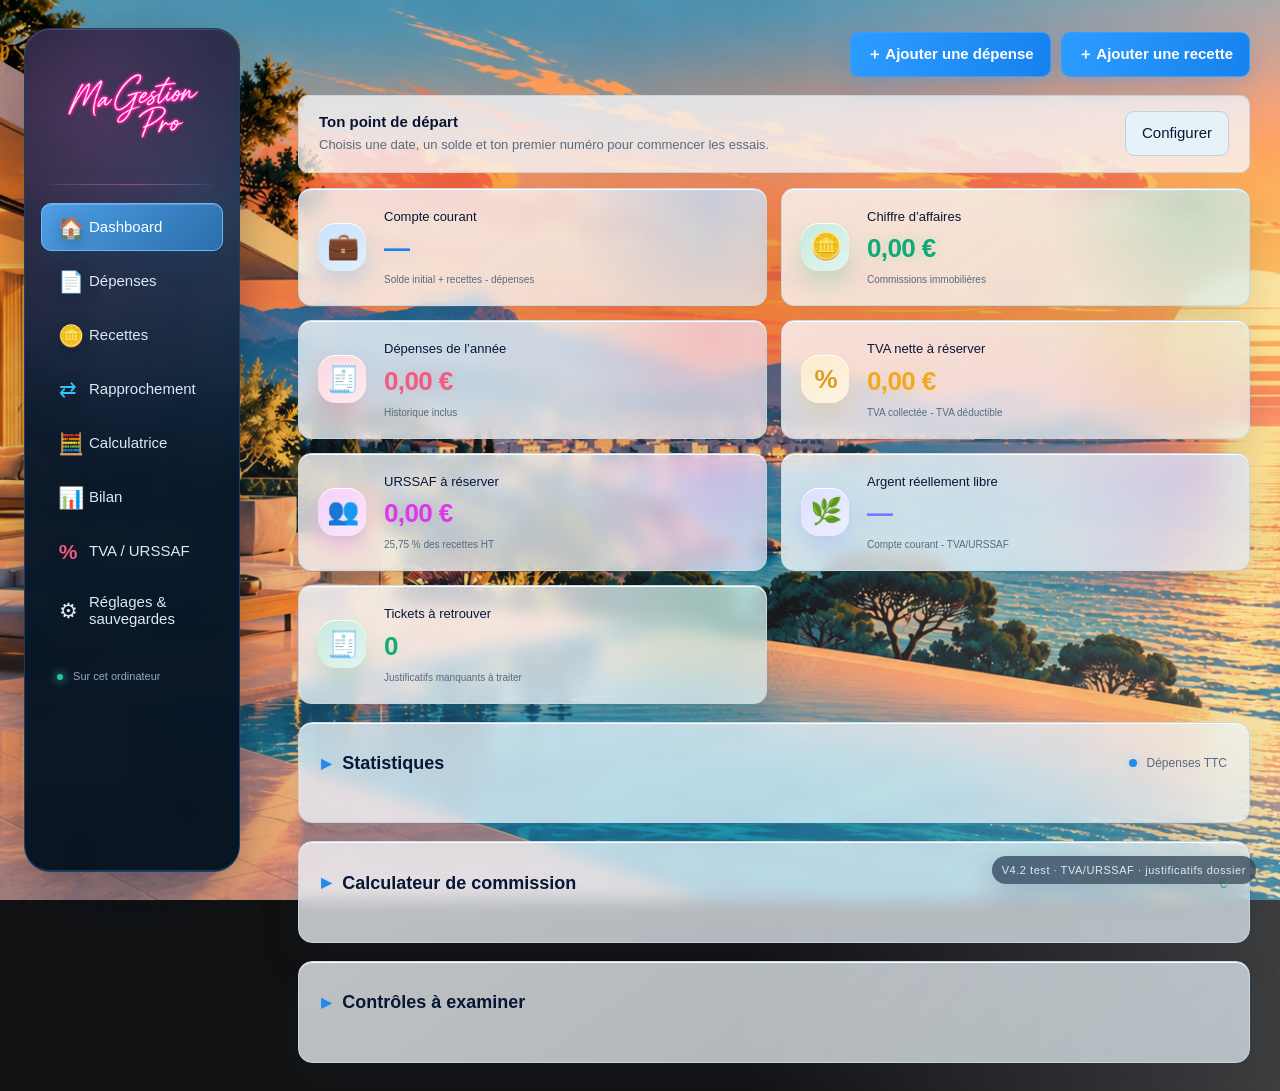
==== public/index.html @ 3bc08b05 "Add files via upload" ====
<!doctype html><html lang="fr"><head><meta charset="utf-8"><meta name="viewport" content="width=device-width,initial-scale=1"><meta http-equiv="Content-Security-Policy" content="default-src 'self'; script-src 'self'; style-src 'self'; img-src 'self' data: blob:; media-src 'self'; connect-src 'none'; object-src 'none'; base-uri 'none'; form-action 'none'"><title>Ma Gestion Pro</title><link rel="stylesheet" href="style.css?v=4.2-sidebar-neon-logo"></head><body>
<header class="topbar"><div class="logo" role="img" aria-label="Ma Gestion Pro"><img src="./assets/sidebar-logo-neon.png" alt="Ma Gestion Pro"></div><nav aria-label="Navigation principale"><button data-view="dashboard" class="active">Dashboard</button><button data-view="expenses">Dépenses</button><button data-view="revenues">Recettes</button><button data-view="calculator">Calculatrice</button><button data-view="settings">Réglages & sauvegardes</button></nav><span class="offline"><i></i> Sur cet ordinateur</span></header>
<main><div class="connection-bar"><span id="connection-status">Ouvre ton dossier pour retrouver tes comptes.</span><button id="connect" class="primary">Ouvrir mon dossier</button></div>
<section id="dashboard" class="view">
 <div class="hero" role="img" aria-label="Maison contemporaine avec terrasse, vue mer, ville au loin et soleil couchant rétro"></div>
 <div class="content"><div class="section-top"><p class="muted version-note">V4.2 test · TVA/URSSAF · justificatifs dossier</p><div class="dashboard-actions"><button class="primary" data-view="expenses">＋ Ajouter une dépense</button><button class="primary secondary-action" data-view="revenues">＋ Ajouter une recette</button></div></div>
 <div id="setup-callout" class="callout" hidden><div><strong>Ton point de départ</strong><p>Choisis une date, un solde et ton premier numéro pour commencer les essais.</p></div><button data-view="settings">Configurer</button></div>
 <div class="metrics"><article><span class="metric-icon">💼</span><div><h2>Compte courant</h2><strong id="balance">—</strong><small>Solde initial + recettes - dépenses</small></div></article><article><span class="metric-icon">🪙</span><div><h2>Chiffre d’affaires</h2><strong id="revenue-total">0,00 €</strong><small>Commissions immobilières</small></div></article><article><span class="metric-icon orange">🧾</span><div><h2>Dépenses de l’année</h2><strong id="total">0,00 €</strong><small>Historique inclus</small></div></article><article><span class="metric-icon">%</span><div><h2>TVA nette à réserver</h2><strong id="vat-net">0,00 €</strong><small>TVA collectée - TVA déductible</small></div></article><article><span class="metric-icon">👥</span><div><h2>URSSAF à réserver</h2><strong id="urssaf-reserve">0,00 €</strong><small>25,75 % des recettes HT</small></div></article><article><span class="metric-icon">🌿</span><div><h2>Argent réellement libre</h2><strong id="free-cash">—</strong><small>Compte courant - TVA/URSSAF</small></div></article></div>
 <div class="lower"><section class="panel chart-panel"><div class="panel-head"><h2>Statistiques <span id="year"></span></h2><span class="legend"><i></i> Dépenses TTC</span></div><div id="chart" class="chart"></div><div class="chart-foot"><span id="average"></span><span id="chart-limit"></span></div></section>
 <section class="panel dashboard-calculator"><div class="panel-head"><h2>Calculateur de commission</h2><span class="cyan">€</span></div><form id="dash-commission-form"><label>Commission agence TTC (€)<input name="agencyTtc" inputmode="decimal" placeholder="20000" required></label><label>Part personnelle (%)<input name="share" inputmode="decimal" value="100" required></label><div id="dash-commission-result" class="result-list compact"><p class="empty">Renseigne une commission.</p></div><button type="submit" class="primary full">Calculer</button></form></section></div>
 <section class="panel recent"><div class="panel-head"><h2>Dernières dépenses</h2><button data-view="expenses" class="text-button">Tout voir →</button></div><div id="recent"></div></section>
 </div>
</section>
<section id="expenses" class="view content page" hidden><div class="page-heading"><div><p class="eyebrow">TES OPÉRATIONS</p><h1 id="form-heading">Ajouter une dépense</h1></div><button data-view="dashboard">← Dashboard</button></div>
 <div class="entry-layout"><form id="expense-form" class="panel"><input name="id" type="hidden"><div class="fields"><label>Date<input name="day" type="date" required></label><label>Montant TTC (€)<input name="amount" inputmode="decimal" placeholder="42,50" required></label><label class="wide">Fournisseur / libellé<input name="label" maxlength="200" placeholder="Ex. Restaurant Chez Paul" required></label><label>Catégorie<input name="category" list="categories" required placeholder="Choisir ou écrire"><datalist id="categories"><option>Restaurant</option><option>Carburant</option><option>Péage / parking</option><option>Fournitures</option><option>Cadeaux clients</option><option>Abonnement / logiciel</option><option>Frais de déplacement</option><option>TVA reversée</option><option>Cotisations URSSAF</option><option>Autre dépense</option></datalist></label><label>Paiement<select name="payment"><option>Carte pro</option><option>Prélèvement</option><option>Virement</option><option>Espèces</option><option>Autre</option></select></label><label>TVA du ticket (€)<input name="vat" inputmode="decimal" value="0"></label><label id="history-field" hidden>Référence Access (facultative)<input name="ref" type="number" min="1" step="1"></label><label class="wide">Note (facultative)<textarea name="notes" rows="2" maxlength="1000"></textarea></label></div><p id="historical-note" class="small muted"></p><p class="small muted">TVA conservée comme information du ticket. Aucun calcul déclaratif dans ce premier bloc.</p><div class="form-actions"><button type="submit" class="primary" id="save-expense">Enregistrer la dépense</button><button id="cancel-edit" type="button" hidden>Annuler la modification</button></div></form>
 <section class="panel"><div class="panel-head"><h2>Toutes les dépenses</h2><span id="list-count" class="cyan"></span></div><label class="search">Rechercher<input id="search" type="search" placeholder="Fournisseur, catégorie, référence…"></label><div id="expense-list" class="expense-list"></div></section></div>
</section>
<section id="revenues" class="view content page" hidden><div class="page-heading"><div><p class="eyebrow">TES ENTRÉES</p><h1 id="revenue-form-heading">Ajouter une recette</h1></div><button data-view="dashboard">← Dashboard</button></div>
 <div class="entry-layout"><form id="revenue-form" class="panel"><input name="id" type="hidden"><div class="fields"><label>Date<input name="day" type="date" required></label><label>Montant TTC encaissé (€)<input name="amount" inputmode="decimal" placeholder="12000,00" required></label><label class="wide">Libellé<input name="label" maxlength="200" placeholder="Ex. Commission vente Valensole" required></label><label>Catégorie<select name="category"><option>Commission immobilière</option><option>Autre recette</option></select></label><label>TVA collectée (€)<input name="vat" inputmode="decimal" value="0"></label><label class="wide">Note (facultative)<textarea name="notes" rows="2" maxlength="1000"></textarea></label></div><p class="small muted">Premier bloc recettes : le montant est enregistré en TTC. Les calculs détaillés de commission, TVA nette et URSSAF seront ajoutés ensuite.</p><div class="form-actions"><button type="submit" class="primary" id="save-revenue">Enregistrer la recette</button><button id="cancel-revenue-edit" type="button" hidden>Annuler la modification</button></div></form>
 <section class="panel"><div class="panel-head"><h2>Toutes les recettes</h2><span id="revenue-list-count" class="cyan"></span></div><label class="search">Rechercher<input id="revenue-search" type="search" placeholder="Libellé, catégorie…"></label><div id="revenue-list" class="expense-list"></div></section></div>
</section>
<section id="calculator" class="view content page" hidden><div class="page-heading"><div><p class="eyebrow">SIMULATION</p><h1>Calculatrice commission</h1></div><button data-view="dashboard">← Dashboard</button></div>
 <div class="entry-layout"><form id="commission-form" class="panel"><div class="fields"><label class="wide">Commission agence globale TTC à simuler (€)<input name="agencyTtc" inputmode="decimal" placeholder="20000" required></label><label>Part personnelle (%)<input name="share" inputmode="decimal" value="100" required></label></div><p id="commission-cumul" class="path">Cumul automatique : ouvre ton dossier pour le calculer.</p><p class="small muted">Simulation sans enregistrement : saisis la commission agence globale TTC. Le cumul annuel est repris automatiquement depuis tes recettes « Commission immobilière » déjà encaissées en commission conseiller TTC.</p><div class="form-actions"><button type="submit" class="primary">Calculer</button></div></form>
 <section class="panel"><div class="panel-head"><h2>Résultat estimé</h2><span class="cyan">€</span></div><div id="commission-result" class="result-list"><p class="empty">Renseigne une commission pour lancer le calcul.</p></div></section></div>
</section>
<section id="settings" class="view content page" hidden><div class="page-heading"><div><p class="eyebrow">SUR TON ORDINATEUR</p><h1>Réglages & sauvegardes</h1></div><button data-view="dashboard">← Dashboard</button></div><div class="settings-layout"><section class="panel"><div class="panel-head"><h2>Point de départ</h2></div><p class="muted">Pour les premiers essais, utilise des montants fictifs.</p><form id="setup-form"><div class="fields"><label>Date de démarrage<input name="day" type="date" required></label><label>Solde initial (€)<input name="balance" inputmode="decimal" placeholder="1 000,00" required></label><label class="wide">Premier numéro de dépense<input name="next" type="number" min="1" step="1" value="1" required></label></div><p class="small muted">Les dépenses antérieures comptent dans les statistiques, sans modifier le solde initial. Le point de départ sera verrouillé après enregistrement.</p><button class="primary" id="save-setup">Enregistrer le point de départ</button></form><p id="setup-summary" class="cyan"></p></section><section class="panel"><div class="panel-head"><h2>Conserver et retrouver tes comptes</h2></div><p class="muted">Les données de travail restent sur ce PC. Ouvre ton dossier de comptes à chaque nouvelle session. Les fichiers restent dans ce dossier après fermeture.</p><p class="path" id="data-path"></p><p id="folder-path" class="path"></p><div class="stack"><button id="choose-backup" class="primary">Ouvrir mon dossier de comptes</button><button id="backup-now">Sauvegarder maintenant</button><button id="export-data">Télécharger une copie complète</button><button id="restore">Restaurer une sauvegarde…</button></div><p class="small muted">Une copie de l’état précédent est créée avant chaque ajout, modification ou suppression, dans le sous-dossier « sauvegardes ». Le téléchargement complet crée un JSON de secours immédiat, sans modifier tes comptes. pCloud se charge de synchroniser ce dossier s’il est configuré chez toi.</p></section><section class="panel"><div class="panel-head"><h2>Fond d’écran</h2></div><p class="muted">Change uniquement l’image derrière l’interface. Les menus, modules, textes, chiffres, icônes et calculs ne changent pas.</p><form id="background-form"><label>Nouvelle image JPG, PNG ou WEBP<input id="background-file" type="file" accept="image/jpeg,image/png,image/webp"></label><div class="form-actions"><button type="submit" class="primary" id="save-background">Appliquer ce fond</button><button type="button" id="reset-background">Revenir au fond V3</button></div></form><p id="background-status" class="path">Fond V3 par défaut.</p><p class="small muted">Limite : 3 Mo pour garder le fichier de comptes rapide à sauvegarder.</p></section></div></section>
</main><div id="toast" role="status" aria-live="polite" hidden></div><dialog id="delete-dialog"><h2>Supprimer cette dépense ?</h2><p>Elle sera retirée du solde et des statistiques. La liste des références sera recalculée.</p><form method="dialog"><button value="cancel">Annuler</button><button value="confirm" class="danger">Supprimer</button></form></dialog><dialog id="delete-revenue-dialog"><h2>Supprimer cette recette ?</h2><p>Elle sera retirée des recettes et de la trésorerie.</p><form method="dialog"><button value="cancel">Annuler</button><button value="confirm" class="danger">Supprimer</button></form></dialog><script type="module" src="storage.mjs"></script><script type="module" src="app.js"></script></body></html>
---- public/style.css ----
:root{color-scheme:dark;--bg:#04111b;--panel:#071c29;--cyan:#00def2;--orange:#ff582b;--text:#e9f4fa;--muted:#95aebb}*{box-sizing:border-box}body{margin:0;background:var(--bg);color:var(--text);font:15px/1.5 'Segoe UI',Arial,sans-serif}button,input,select,textarea{font:inherit}button{cursor:pointer;border:1px solid #2b596d;border-radius:8px;background:#0b2535;color:var(--text);padding:10px 16px;transition:border-color .15s,background .15s}button:hover{border-color:var(--cyan);background:#12374a}button:disabled{cursor:wait;opacity:.5}button:focus-visible,input:focus-visible,select:focus-visible,textarea:focus-visible{outline:2px solid var(--cyan);outline-offset:3px}button.primary{background:var(--cyan);border-color:var(--cyan);color:#02202a;font-weight:700;box-shadow:0 0 22px #00def215}button.primary:hover{background:#81f7ff}.topbar{display:flex;align-items:center;gap:35px;padding:8px 30px;background:#02121ded;border-bottom:1px solid #1b3b4e;min-height:85px}.logo{width:270px;height:65px;flex-shrink:0;background-image:url('./assets/dashboard-visual-v2.png');background-size:1306px auto;background-position:-37px -10px;background-repeat:no-repeat}nav{display:flex;gap:20px}nav button{background:transparent;border:0;border-radius:0;padding:15px 0;white-space:nowrap;border-bottom:2px solid transparent}nav button.active{border-color:var(--cyan);color:white;text-shadow:0 0 12px #00def244}.offline{margin-left:auto;font-size:12px;white-space:nowrap;color:var(--muted)}.offline i{display:inline-block;width:6px;height:6px;background:var(--cyan);border-radius:50%;margin-right:7px}.hero{aspect-ratio:1536/450;background-image:url('./assets/dashboard-visual-v2.png');background-size:100% auto;background-position:center 15.68%;position:relative;border-bottom:1px solid #00ddf244}.hero-note{position:absolute;top:25px;left:47%;padding:14px 22px;border-radius:10px;background:linear-gradient(90deg,#04111bbd,#04111b00)}.hero-note span{font-size:10px;letter-spacing:3px;color:#acd4e3}.hero-note h1{margin:4px 0;font-size:28px;font-weight:400;letter-spacing:.5px;color:#8ff6ff;text-shadow:0 0 12px #00c7ed66}.content{max-width:1560px;padding:0 34px;margin:auto}.section-top{display:flex;justify-content:space-between;align-items:center;margin:18px 0}.muted{color:var(--muted)}.small{font-size:12px;line-height:1.6}.metrics{display:grid;grid-template-columns:repeat(auto-fit,minmax(210px,1fr));gap:12px}.metrics article{display:flex;align-items:center;gap:18px;border:1px solid #08768b;border-radius:10px;padding:20px;background:linear-gradient(125deg,#061f2d,#04121b);min-height:115px}.metrics h2{font-weight:400;font-size:14px;margin:0 0 3px}.metrics strong{display:block;font-size:27px;letter-spacing:-.6px;color:var(--cyan);font-variant-numeric:tabular-nums}.metrics small{display:block;margin-top:5px;font-size:10px;line-height:1.4;color:var(--muted)}.metric-icon{color:var(--cyan);font-size:33px}.orange{color:var(--orange)}.cyan{color:var(--cyan)}.lower{display:grid;grid-template-columns:minmax(0,2.4fr) minmax(280px,1fr);gap:16px;margin-top:18px}.panel{background:linear-gradient(125deg,#09212f,#05141e);border:1px solid #22526a;border-radius:12px;padding:22px;min-width:0;box-shadow:inset 0 1px #00dff22b}.panel-head{display:flex;justify-content:space-between;align-items:center;gap:15px;margin-bottom:18px}.panel h2{font-size:18px;margin:0;font-weight:600}.legend{color:#a5bcc8;font-size:12px}.legend i{display:inline-block;background:var(--orange);width:8px;height:8px;border-radius:50%;margin-right:6px}.chart{display:flex;align-items:flex-end;height:155px;gap:12px;padding:0 8px;border-bottom:1px solid #2b596d;background:repeating-linear-gradient(to top,transparent 0,transparent 37px,#21435455 38px,transparent 39px)}.month{flex:1;height:100%;display:flex;justify-content:flex-end;align-items:center;flex-direction:column;position:relative}.bar{width:70%;min-height:0;background:linear-gradient(to top,#cd360e,#ff6d3a);border-radius:4px 4px 0 0;box-shadow:0 0 12px #ff582b17}.month small{position:absolute;top:100%;font-size:10px;color:var(--muted);padding-top:6px}.chart-foot{display:flex;justify-content:space-between;color:var(--muted);font-size:11px;padding-top:32px}.backup-status{font-size:13px;color:var(--cyan);word-break:break-word}.full{width:100%}.recent{margin-top:18px}.text-button{background:none;border:0;color:var(--cyan);padding:0;font-size:13px}.scope{color:#7193a5;font-size:12px;padding:15px 0 22px}.callout{border:1px solid #267786;background:#09303d;padding:15px 20px;border-radius:10px;display:flex;align-items:center;justify-content:space-between;margin-bottom:15px}.callout p{margin:2px 0;color:var(--muted);font-size:13px}.page{padding-top:35px;padding-bottom:35px}.page-heading{display:flex;align-items:center;justify-content:space-between;margin-bottom:25px}.eyebrow{font-size:11px;color:var(--cyan);letter-spacing:3px;margin:0}h1{font-size:29px;margin:8px 0}.entry-layout{display:grid;grid-template-columns:minmax(420px,1fr) minmax(420px,1.1fr);gap:24px}.fields{display:grid;grid-template-columns:1fr 1fr;gap:18px}label{display:flex;flex-direction:column;gap:7px;color:#b7ccd7;font-size:13px}input,select,textarea{width:100%;background:#03141f;color:#f3fbff;border:1px solid #315568;border-radius:7px;padding:11px 12px;min-width:0}input:disabled{opacity:.6}.wide{grid-column:1/-1}.form-actions{display:flex;gap:10px;margin-top:23px;flex-wrap:wrap}.expense-list{max-height:600px;overflow:auto}.row{display:flex;justify-content:space-between;gap:20px;align-items:center;padding:15px 0;border-bottom:1px solid #23455677}.row:last-child{border:0}.row strong{display:block;font-size:14px;overflow-wrap:anywhere}.row small{font-size:12px;color:var(--muted)}.row .amount{white-space:nowrap;font-weight:700;font-size:17px}.row-actions{display:flex;gap:7px;margin-top:7px;justify-content:flex-end}.row-actions button{font-size:11px;padding:5px 9px}.search{margin-bottom:14px}.empty{color:var(--muted);text-align:center;padding:35px 10px}.settings-layout{display:grid;grid-template-columns:1fr 1fr;gap:24px}.path{font-size:12px;color:#87cddd;overflow-wrap:anywhere;background:#03141f;padding:10px;border-radius:6px}.stack{display:grid;gap:12px;margin:20px 0}#toast{position:fixed;bottom:25px;left:50%;transform:translateX(-50%);max-width:680px;padding:16px 24px;background:#103c47;border:1px solid var(--cyan);border-radius:10px;color:white;box-shadow:0 15px 60px #000a;z-index:20}#toast.error{border-color:var(--orange);background:#462319}dialog{background:var(--panel);color:var(--text);border:1px solid #315568;border-radius:12px;max-width:450px;padding:28px}dialog::backdrop{background:#0009}dialog form{display:flex;gap:10px;justify-content:flex-end}.danger{border-color:var(--orange);color:#ffb397}[hidden]{display:none!important}@media(max-width:1150px){.topbar{gap:20px;padding:6px 22px}.offline{display:none}.metrics article{padding:15px;gap:9px}.metrics strong{font-size:23px}.metric-icon{font-size:25px}.content{padding-left:24px;padding-right:24px}.hero-note h1{font-size:23px}.entry-layout{gap:15px}.chart{gap:7px}}@media(prefers-reduced-motion:reduce){*{transition:none!important}}

.connection-bar{display:flex;align-items:center;justify-content:space-between;gap:15px;padding:14px 34px;background:#0b303e;color:#beedf5}.chart-panel{border-left:3px solid #ff582b}.logo{background-image:none!important;font-size:28px;font-style:italic;display:flex;align-items:center}.logo::before{content:"Ma Gestion Pro"}@media(max-width:800px){.topbar{flex-wrap:wrap;gap:4px}.logo{width:100%;height:45px}nav{gap:20px}nav button{font-size:13px}.metrics{grid-template-columns:repeat(auto-fit,minmax(180px,1fr))}.lower,.entry-layout,.settings-layout{grid-template-columns:1fr}.content{padding:0 15px}.page{padding-top:20px}.hero-note{left:40%;top:5px}.hero-note h1{font-size:17px}.hero-note span{display:none}.connection-bar{padding:12px 15px;font-size:12px}.chart{gap:5px}.row{gap:8px}#toast{width:90%}.fields{gap:12px}}
@media(min-width:1000px){body{padding-left:230px}.topbar{position:fixed;inset:0 auto 0 0;width:230px;z-index:10;flex-direction:column;align-items:stretch;gap:24px;padding:26px 12px 18px;background:linear-gradient(180deg,#051a2a,#03101a 62%,#061725);border-right:1px solid #1d4055;border-bottom:0}.logo{width:100%;height:135px;align-items:flex-start;padding:14px 10px;color:#ff6aa0;text-shadow:0 0 18px #ff4e8f99;font-size:31px;line-height:1.05}.logo::before{max-width:140px}nav{flex-direction:column;gap:8px}nav button{display:flex;align-items:center;min-height:54px;padding:14px 18px;border:0;border-left:3px solid transparent;border-radius:7px;text-align:left;color:#c9d7e7;background:#ffffff08}nav button.active{border-left-color:#ff5f9d;border-bottom:0;background:#14263b;color:#ff79ad}.offline{margin:auto 8px 0;font-size:11px}.connection-bar{margin-left:0}.hero{aspect-ratio:1536/430}.content{max-width:1500px}.metrics{grid-template-columns:repeat(4,minmax(0,1fr))}.dashboard-calculator label{margin-bottom:12px}.dashboard-calculator .result-row{display:flex;justify-content:space-between;gap:14px;padding:9px 0;border-bottom:1px solid #24495d}.dashboard-calculator .result-row:last-child{border-bottom:0}.dashboard-calculator .highlight strong{color:#3fffe2}.compact{margin:12px 0 18px}.recent{margin-bottom:28px}}
.result-list{display:grid;gap:10px}.result-row{display:flex;justify-content:space-between;gap:18px;border-bottom:1px solid #23455677;padding:10px 0}.result-row span{color:var(--muted)}.result-row strong{font-size:18px;font-variant-numeric:tabular-nums;text-align:right}.result-row.highlight strong{color:var(--cyan);font-size:22px}
input[type="checkbox"]{width:auto;min-height:0;margin-right:8px;display:inline-block}.row-actions{flex-wrap:wrap}input[type="file"]{max-width:100%}dialog p{overflow-wrap:anywhere}dialog button{margin:4px}nav{flex-wrap:wrap}
.receipt-option{display:flex;align-items:center;gap:8px;margin-top:12px}.receipt-option input[type="checkbox"]{margin:0;flex:0 0 auto;width:18px;height:18px}
.bank-filters{display:grid;grid-template-columns:repeat(auto-fit,minmax(140px,1fr));gap:12px;margin-bottom:24px}.bank-summary{display:grid;grid-template-columns:repeat(3,minmax(0,1fr));gap:24px;border-top:1px solid #22526a;border-bottom:1px solid #22526a;padding:20px 0}.bank-summary h2{font-size:14px;font-weight:400;margin:0 0 8px}.bank-summary strong{font-size:23px;font-variant-numeric:tabular-nums}.bank-match,.bank-income{color:#3fffe2}.bank-expense{color:#ffb397}.bank-table-wrap{overflow:auto}.bank-table{width:100%;border-collapse:collapse;min-width:620px}.bank-table th,.bank-table td{padding:12px 8px;text-align:left;border-bottom:1px solid #22526a}.bank-table th{font-size:12px;color:var(--muted)}.bank-table td{font-size:14px}.bank-table input[type="date"]{width:160px}.bank-table input[type="checkbox"]{width:20px;height:20px}.bank-table td:nth-child(3){white-space:nowrap}@media(max-width:700px){.bank-summary{grid-template-columns:1fr}.bank-filters{grid-template-columns:1fr 1fr}}

.receipt-option{flex-direction:row;gap:.6rem}
@media print{
 body.printing-report{background:white!important;color:black!important}
 body.printing-report .topbar,body.printing-report .connection-bar,body.printing-report .hero,body.printing-report #toast,body.printing-report dialog{display:none!important}
 body.printing-report .view:not(#reports){display:none!important}
 body.printing-report #reports>*:not(#period-report){display:none!important}
 body.printing-report #period-report{background:white!important;color:black!important;border:0;box-shadow:none}
 body.printing-report #period-report .form-actions{display:none!important}
 body.printing-report #period-report *{color:black!important}
 body.printing-report #period-report .report-fiscal{background:white!important;border-color:#999!important}
 body.printing-report .content{width:100%;max-width:none;margin:0;padding:0}
 body.printing-report table{width:100%;border-collapse:collapse}
 body.printing-report tr{break-inside:avoid}
}

.panel-toggle{display:flex;align-items:center;gap:.7rem;width:100%;padding:.25rem 0;border:0;background:transparent;color:inherit;font:inherit;text-align:left;cursor:pointer}
.panel-toggle::before{content:'▾';color:#00cfe8;font-size:1.1em}
.panel-toggle[aria-expanded="false"]::before{content:'▸'}
.panel-toggle:focus-visible{outline:2px solid #00cfe8;outline-offset:5px}
@media print{body.printing-report #period-report .collapsible-body[hidden]{display:block!important}body.printing-report .panel-toggle::before{display:none}body.printing-report .panel-toggle{padding:0}}

.closure-confetti{position:fixed;inset:0;width:100%;height:100%;pointer-events:none;z-index:1000}
.closure-option{display:flex;align-items:center;gap:.55rem;flex-direction:row;font-size:.85rem;cursor:pointer}
.closure-option input{width:auto;margin:0;accent-color:#00d6e9}

/* V2.0 — identité visuelle validée : Countach / Lucky Dinner */
:root{
 --bg:#031426;
 --panel:#071d31;
 --panel-2:#0a243a;
 --cyan:#56d6ff;
 --pink:#ff639d;
 --mint:#55efda;
 --amber:#ffd06a;
 --orange:#ff639d;
 --text:#eef7ff;
 --muted:#9db0ca;
}
body{
 background:
  radial-gradient(circle at 66% -15%,#0c4b7050 0,transparent 34%),
  linear-gradient(180deg,#03192d 0,#031426 52%,#02101e 100%);
 min-height:100vh;
}
button{
 border-color:#234865;
 border-radius:9px;
 background:#0a2238;
}
button:hover{border-color:var(--cyan);background:#10304b}
button.primary{
 color:#021b28;
 background:linear-gradient(105deg,#55efda,#56d6ff);
 border-color:#61f2e6;
 box-shadow:0 0 22px #46e7e22b;
}
button.primary:hover{background:linear-gradient(105deg,#8dffed,#82e4ff)}
.connection-bar{
 min-height:48px;
 padding:9px 28px;
 background:#061c2deb;
 border-bottom:1px solid #1a4665;
 color:#bfeaff;
 backdrop-filter:blur(12px);
}
.hero{
 aspect-ratio:1440/248;
 background-image:url('./assets/dashboard-visual-v2.png');
 background-size:116.111% auto;
 background-position:100% 0;
 background-repeat:no-repeat;
 border-bottom:1px solid #153d5a;
 box-shadow:inset 0 -42px 45px -42px #020b14;
}
.hero-note{display:none}
.content{max-width:1520px;padding-left:30px;padding-right:30px}
.section-top{margin:14px 0 16px}
.section-top>p{font-size:11px;letter-spacing:.05em}
.metrics{
 display:grid;
 grid-template-columns:repeat(12,minmax(0,1fr));
 gap:14px;
}
.metrics article{
 --accent:var(--cyan);
 grid-column:span 3;
 min-height:112px;
 padding:18px 19px;
 border:1px solid #1a4767;
 border-radius:10px;
 background:linear-gradient(145deg,#0a2338f2,#06182af2);
 box-shadow:inset 0 1px #ffffff08,0 10px 30px #0000001c;
}
.metrics article:nth-child(2),.metrics article:nth-child(5){--accent:var(--pink)}
.metrics article:nth-child(3){--accent:var(--amber)}
.metrics article:nth-child(4),.metrics article:nth-child(7){--accent:var(--mint)}
.metrics article:nth-child(8){--accent:var(--pink)}
.metrics h2{font-size:13px;color:#dbe8f5}
.metrics strong{font-size:26px;color:var(--accent);text-shadow:0 0 18px color-mix(in srgb,var(--accent) 25%,transparent)}
.metrics small{font-size:10px;color:#93a8c1}
.metric-icon,.metric-icon.orange{color:var(--accent);font-size:29px;text-shadow:0 0 16px color-mix(in srgb,var(--accent) 45%,transparent)}
.lower{grid-template-columns:minmax(0,2.65fr) minmax(300px,1fr);gap:18px;margin-top:18px;align-items:start}
.panel{
 background:linear-gradient(145deg,#0a2338f5,#06182af5);
 border:1px solid #1b4766;
 border-radius:11px;
 box-shadow:inset 0 1px #ffffff08,0 15px 42px #0003;
}
.chart-panel{border-left:1px solid #1b4766}
.panel h2{font-size:18px;color:#f1f7ff}
.chart{
 height:210px;
 gap:11px;
 border-bottom-color:#31536b;
 background:repeating-linear-gradient(to top,transparent 0,transparent 50px,#24465d55 51px,transparent 52px);
}
.bar{
 width:58%;
 background:linear-gradient(to top,#17aadd,#57d8ff);
 box-shadow:0 0 18px #45cff044;
}
.legend i{background:var(--cyan);box-shadow:0 0 10px #56d6ff88}
.dashboard-calculator{border-color:#1c4d6c}
.dashboard-calculator .panel-head .cyan{color:var(--mint)}
.dashboard-calculator .highlight strong{color:var(--mint)}
.result-row.highlight strong{color:var(--mint)}
.callout{border-color:#2d7892;background:#0a3042}
input,select,textarea{
 background:#04172a;
 border-color:#294b69;
 border-radius:8px;
 color:#f4f9ff;
}
input:focus,select:focus,textarea:focus{border-color:var(--cyan);box-shadow:0 0 0 3px #56d6ff14}
.eyebrow,.cyan,.text-button{color:var(--cyan)}
.path{background:#04172a;color:#9adcf3}
#toast{background:#0b3947;border-color:var(--mint)}
#toast.error{border-color:var(--pink);background:#452133}
.bank-match,.bank-income{color:var(--mint)}
.bank-expense,.danger{color:#ff9fbd}
.panel-toggle::before{color:var(--cyan)}
.control-row{align-items:flex-start}
.control-badge{
 display:inline-flex;
 align-items:center;
 margin-right:8px;
 padding:2px 8px;
 border:1px solid #2b6b8d;
 border-radius:999px;
 color:var(--mint);
 font-size:11px;
 line-height:1.4;
 text-transform:uppercase;
 letter-spacing:.04em;
}
.report-fiscal{
 display:grid;
 grid-template-columns:repeat(auto-fit,minmax(210px,1fr));
 gap:8px 18px;
 margin:18px 0;
 padding:16px;
 border:1px solid #1b4766;
 border-radius:10px;
 background:#04172a;
}
.report-fiscal h3{grid-column:1/-1;margin:0 0 4px}
.report-fiscal p{margin:0;color:#c8d8e8}

@media(min-width:1000px){
 body{padding-left:232px}
 .topbar{
  width:232px;
  padding:0 11px 18px;
  gap:13px;
  background:linear-gradient(180deg,#06192d 0,#071b31 65%,#051528 100%);
  border-right:1px solid #214663;
 }
 .logo{
  width:232px;
  height:244px;
  margin-left:-11px;
  padding:0;
  flex:0 0 244px;
  background-image:url('./assets/dashboard-visual-v2.png')!important;
  background-size:1672px 941px;
  background-position:0 0;
  background-repeat:no-repeat;
  color:transparent;
  text-shadow:none;
 }
 .logo::before{content:''}
 nav{gap:5px}
 nav button{
  position:relative;
  min-height:48px;
  padding:12px 13px 12px 45px;
  border-left:3px solid transparent;
  border-radius:7px;
  background:transparent;
  color:#c8d5e7;
 }
 nav button::before{
  position:absolute;
  left:16px;
  top:50%;
  width:20px;
  transform:translateY(-50%);
  color:#d8e8f8;
  font:21px/1 'Segoe UI Emoji','Segoe UI Symbol','Segoe UI',sans-serif;
  text-align:center;
  filter:drop-shadow(0 4px 8px #020b1445);
 }
 nav button[data-view='dashboard']::before{content:'🏠';color:#ff6ab2}
 nav button[data-view='expenses']::before{content:'📄';color:#f0a923}
 nav button[data-view='revenues']::before{content:'🪙';color:#35d3ad}
 nav button[data-view='bank']::before{content:'⇄';color:#32c6ff}
 nav button[data-view='calculator']::before{content:'🧮';color:#b667ff}
 nav button[data-view='reports']::before{content:'📊';color:#35d3ad}
 nav button[data-view='fiscal']::before{content:'%';color:#f05b7f;font-weight:900}
 nav button[data-view='settings']::before{content:'⚙';color:#dce9f7}
 nav button.active{
  border-left-color:var(--pink);
  color:#ff84b0;
  background:linear-gradient(90deg,#ff639d1e,#56d6ff0b);
  box-shadow:inset 0 0 25px #ffffff05;
 }
 nav button.active::before{color:#ff75a8;text-shadow:0 0 12px #ff639d88}
 .offline{margin-top:auto;padding:0 8px;color:#8fa4bd}
 .offline i{background:var(--mint);box-shadow:0 0 10px #55efda}
 .content{max-width:1520px}
}

@media(max-width:1280px) and (min-width:1000px){
 .metrics article{grid-column:span 6}
 .lower{grid-template-columns:1fr}
}

@media(max-width:999px){
 body{padding-left:0}
 .topbar{
  position:relative;
  inset:auto;
  width:auto;
  min-height:0;
  padding:12px 15px;
  flex-direction:row;
  flex-wrap:wrap;
  gap:8px 18px;
  background:#061a2d;
  border-right:0;
  border-bottom:1px solid #214663;
 }
 .logo{
  width:165px;
  height:58px;
  padding:0;
  flex:0 0 165px;
  background-image:none!important;
  color:var(--pink);
  font-size:22px;
  font-style:italic;
  text-shadow:0 0 14px #ff639d66;
 }
 .logo::before{content:'Ma Gestion Pro'}
 nav{width:100%;display:flex;flex-wrap:nowrap;overflow-x:auto;gap:8px;padding-bottom:2px}
 nav button{flex:0 0 auto;padding:9px 11px;border:1px solid transparent;border-radius:7px}
 nav button.active{border-color:#ff639d66;background:#ff639d17;color:#ff8ab5}
 .offline{margin-left:auto}
 .hero{aspect-ratio:1440/300;background-size:116.111% auto;background-position:100% 0}
 .content{padding-left:15px;padding-right:15px}
 .metrics{grid-template-columns:1fr 1fr}
 .metrics article{grid-column:auto}
 .lower,.entry-layout,.settings-layout{grid-template-columns:1fr}
}

@media(max-width:620px){
 .connection-bar{align-items:stretch;flex-direction:column;padding:10px 15px}
 .connection-bar button{width:100%}
 .hero{aspect-ratio:1440/390;background-size:auto 100%;background-position:center top}
 .section-top{align-items:stretch;flex-direction:column;gap:8px}
 .section-top button{width:100%}
 .metrics{grid-template-columns:1fr}
 .metrics article{grid-column:auto}
 .chart{height:165px;gap:5px}
}

/* V3 — direction validee : fond immobilier retro, interface codee et verrouillee */
:root{
 --bg:#dce8f2;
 --panel:#edf6fd;
 --panel-2:#d5e7f3;
 --cyan:#238bea;
 --pink:#e94f80;
 --mint:#28c491;
 --amber:#f4b33f;
 --orange:#f4b33f;
 --text:#061433;
 --muted:#586b80;
}
body{
 background:
  linear-gradient(90deg,#ffffff00 0,#ffffff00 58%,#ffffff30 100%),
  var(--dashboard-bg,url('./assets/dashboard-background-v3.png')) center top/cover fixed no-repeat;
 color:var(--text);
}
body::before{
 content:'';
 position:fixed;
 inset:0;
 z-index:-1;
 background:linear-gradient(180deg,#f6fbff00 0,#d8e9f314 60%,#cfe2ee28 100%);
}
.connection-bar{
 display:none;
}
.hero{
 display:none;
}
.content{max-width:1510px}
.section-top{
 margin-top:32px;
 margin-bottom:18px;
 justify-content:flex-end;
}
.version-note{
 position:fixed;
 right:24px;
 bottom:16px;
 z-index:8;
 margin:0;
 padding:6px 10px;
 border-radius:999px;
 background:#071b3299;
 color:#dce9f7!important;
 font-size:11px;
 letter-spacing:.03em;
 box-shadow:0 10px 28px #06142635;
 backdrop-filter:blur(10px);
}
.page{
 margin:28px auto;
 padding:28px 30px 32px;
 max-width:1180px;
 border:1px solid #c5d7e599;
 border-radius:18px;
 background:linear-gradient(145deg,#f6fbff82,#e7f2fa72);
 box-shadow:0 18px 44px #17324a1a,inset 0 1px #ffffff80;
 backdrop-filter:blur(7px);
}
.section-top>p,.scope{color:#31516b}
.metrics article{
 background:
  radial-gradient(circle at 88% 12%,color-mix(in srgb,var(--metric-color,#2b8eea) 18%,transparent),transparent 34%),
  linear-gradient(145deg,#f8fcffc8,#eaf4fbbc);
 border:1px solid #c7d8e5;
 border-radius:13px;
 box-shadow:0 14px 35px #17324a1e,inset 0 1px #fff;
 backdrop-filter:blur(8px);
}
.metrics h2,.panel h2{color:#071735}
.metrics small,.muted,.legend,.chart-foot,.row small,label{color:var(--muted)}
.metrics strong{
 color:var(--metric-color,#071735);
 text-shadow:0 0 18px color-mix(in srgb,var(--metric-color,#238bea) 22%,transparent);
}
.metrics article:nth-child(1){--metric-color:#1682ee;--accent:#1682ee}
.metrics article:nth-child(2){--metric-color:#13a979;--accent:#13a979}
.metrics article:nth-child(3){--metric-color:#f05b7f;--accent:#f05b7f}
.metrics article:nth-child(4){--metric-color:#f0a923;--accent:#f0a923}
.metrics article:nth-child(5){--metric-color:#d83be8;--accent:#d83be8}
.metrics article:nth-child(6){--metric-color:#6d7cff;--accent:#6d7cff}
.metrics article:nth-child(7){--metric-color:#18a978;--accent:#18a978}
.metrics article:nth-child(8){--metric-color:#f05b7f;--accent:#f05b7f}
.metric-icon,.metric-icon.orange{
 display:grid;
 place-items:center;
 width:48px;
 height:48px;
 border-radius:18px;
 background:
  linear-gradient(145deg,color-mix(in srgb,var(--accent) 24%,white),color-mix(in srgb,var(--accent) 12%,white));
 color:color-mix(in srgb,var(--accent) 92%,#071735);
 font-size:26px;
 font-weight:800;
 letter-spacing:-.08em;
 text-shadow:0 1px #ffffff90;
 box-shadow:inset 0 1px #fff,0 12px 26px color-mix(in srgb,var(--accent) 22%,transparent);
 font-family:'Segoe UI Emoji','Segoe UI Symbol','Segoe UI',sans-serif;
}
.panel{
 background:linear-gradient(145deg,#f7fcffbf,#e9f4fbb5);
 border:1px solid #c5d7e5;
 border-radius:14px;
 color:#071735;
 box-shadow:0 18px 42px #17324a21,inset 0 1px #fff;
 backdrop-filter:blur(8px);
}
.chart-panel,.dashboard-calculator{border-color:#c5d7e5}
.chart{
 border-bottom-color:#b8cad7;
 background:repeating-linear-gradient(to top,transparent 0,transparent 50px,#9fb6c755 51px,transparent 52px);
}
.bar{
 background:linear-gradient(to top,#2b8eea 0%,#7a6cff 54%,#35d3ad 100%);
 box-shadow:0 0 18px #248dea33;
}
.month:nth-child(3n+1) .bar{background:linear-gradient(to top,#1682ee,#6fc0ff)}
.month:nth-child(3n+2) .bar{background:linear-gradient(to top,#8b5cf6,#f05bcb)}
.month:nth-child(3n) .bar{background:linear-gradient(to top,#13a979,#58e0c4)}
.result-row,.row{border-bottom-color:#c7d8e5}
input,select,textarea{
 background:#f8fcff;
 border-color:#c0d3e1;
 color:#071735;
}
.callout,.report-fiscal{
 background:#f7fcffc2;
 border-color:#c5d7e5;
}
.path{background:#f8fcff;color:#31516b}
.text-button,.eyebrow,.cyan{color:#167bd1}
button{
 background:#e7f1f8;
 border-color:#bdd1df;
 color:#071735;
}
button:hover{border-color:#238bea;background:#f3faff}
button.primary{
 background:linear-gradient(105deg,#2d9cff,#1682ee);
 border-color:#349fff;
 color:white;
 box-shadow:0 10px 28px #1682ee36;
}
button.primary:hover{background:linear-gradient(105deg,#57b4ff,#2d9cff)}

@media(min-width:1000px){
 body{padding-left:268px}
 .topbar{
  inset:28px auto auto 24px;
  width:216px;
  padding:20px 16px 16px;
  gap:13px;
  border:1px solid #153555;
  border-radius:26px;
  background:linear-gradient(180deg,#071b32f5 0,#06192df5 100%);
  box-shadow:0 28px 70px #06142655;
  backdrop-filter:blur(12px);
  overflow:hidden;
 }
 .logo{
  width:100%;
  height:auto;
  min-height:86px;
  flex:0 0 auto;
  margin:0;
  padding:0 0 0 18px;
  background-image:none!important;
 color:#ff75a8;
 text-shadow:0 0 10px #ff639d88,0 0 26px #ff639d55;
 font-family:'Segoe Script','Brush Script MT','Trebuchet MS',cursive;
 font-style:italic;
 font-weight:700;
  font-size:25px;
  line-height:1;
 letter-spacing:-.02em;
  align-items:center;
  justify-content:flex-start;
  text-align:left;
 }
 .logo::before{
  content:'▌▌▌\A MGP';
  white-space:pre-line;
  color:#ff75a8;
 }
 nav{width:100%;gap:6px;overflow:hidden}
 nav button{
  width:100%;
  min-width:0;
  min-height:48px;
  padding:11px 12px 11px 47px;
  border:1px solid transparent;
  border-radius:10px;
  color:#dce9f7;
  background:transparent;
  overflow:hidden;
  white-space:normal;
  line-height:1.15;
  text-overflow:clip;
 }
 nav button[data-view='settings']{min-height:58px}
 nav button.active{
  border:1px solid #6ab8f3;
  color:white;
  background:linear-gradient(135deg,#4f9fe7,#2b6eaa);
  box-shadow:inset 0 1px #ffffff35,0 12px 24px #103f6b52;
 }
 nav button.active::before{color:white;text-shadow:none}
 .offline{margin:10px 8px 0;color:#94abc0}
}

@media(min-width:1000px){
 .topbar{
  inset:28px auto 28px 24px;
  padding:24px 16px 18px;
  gap:18px;
  border-color:#1b3f64;
  background:
   radial-gradient(circle at 36% 10%,#ff5fb43a 0,#ff5fb414 22%,transparent 48%),
   radial-gradient(circle at 86% 20%,#33d8ff26 0,transparent 42%),
   linear-gradient(180deg,#111a31f8 0,#07182bf7 47%,#051220fa 100%);
  box-shadow:0 30px 75px #06142666,inset 0 1px #ffffff24,inset 0 -1px #153b5b;
 }
 .logo{
  position:relative;
  min-height:132px;
  padding:8px 8px 22px 8px;
  background:none!important;
  color:transparent;
  text-shadow:none;
  font-size:0;
  line-height:0;
  display:flex;
  align-items:flex-start;
  justify-content:center;
  letter-spacing:0;
 }
 .logo img{
  display:block;
  width:174px;
  max-width:100%;
  height:auto;
  object-fit:contain;
  pointer-events:none;
  user-select:none;
 }
 .logo::before{content:''}
 .logo::after{
  content:'';
  position:absolute;
  left:6px;
  right:6px;
  bottom:0;
  height:1px;
  background:linear-gradient(90deg,transparent,#ffffff22 10%,#ff69be72 50%,#51d7ff38 86%,transparent);
  box-shadow:0 0 16px #ff5fb455;
 }
}

@media(max-width:999px){
 body{background-attachment:scroll}
 .topbar{
  background:#071b32f4;
  border-bottom:1px solid #153555;
 }
 .logo{color:white;text-shadow:none;font-style:normal;font-weight:800}
 nav button{color:#dce9f7}
 nav button.active{
  border-color:#6ab8f3;
  background:#2d77b8;
  color:white;
 }
}

@media(max-width:700px){
 .section-top{margin-top:28px}
 .version-note{
  position:static;
  display:inline-block;
  margin-top:8px;
 }
}

.bank-summary{
 background:#f5fbffc2;
 border:1px solid #c5d7e5;
 border-radius:14px;
 padding:18px;
 backdrop-filter:blur(8px);
}
.bank-table-wrap{
 margin-top:18px;
 border:1px solid #c5d7e5;
 border-radius:14px;
 background:#f5fbffc2;
 box-shadow:inset 0 1px #fff;
 backdrop-filter:blur(8px);
}
.bank-table th,.bank-table td{border-bottom-color:#c5d7e5}

.dashboard-actions{display:flex;gap:10px;flex-wrap:wrap;justify-content:flex-end;margin-left:auto}
.secondary-action{
 background:linear-gradient(105deg,#35d3ad,#22ad87);
 border-color:#35d3ad;
 box-shadow:0 10px 28px #22ad8730;
}
.secondary-action:hover{background:linear-gradient(105deg,#55e7c3,#35d3ad)}
.settings-layout{
 align-items:start;
}
.settings-layout>.panel{
 position:relative;
 overflow:hidden;
}
.settings-layout>.panel::before{
 content:'';
 position:absolute;
 inset:0 auto 0 0;
 width:5px;
 background:#2b8eea;
 opacity:.7;
}
.settings-layout>.panel:nth-child(2)::before{background:#28c491}
.settings-layout>.panel:nth-child(3)::before{background:#f4b33f}
#export-data{
 border-color:#35d3ad;
 background:#ecfbf6;
}
.fiscal-kpis{
 display:grid;
 grid-template-columns:repeat(auto-fit,minmax(220px,1fr));
 gap:14px;
 margin-bottom:18px;
}
.fiscal-kpis article{
 display:flex;
 align-items:center;
 gap:16px;
 min-height:105px;
 padding:18px;
 border:1px solid #c5d7e5;
 border-radius:14px;
 background:linear-gradient(145deg,#f8fcffc9,#eaf4fbb8);
 box-shadow:0 16px 38px #17324a1d,inset 0 1px #fff;
 backdrop-filter:blur(8px);
}
.fiscal-kpis h2{margin:0 0 5px;font-size:14px;color:#071735}
.fiscal-kpis strong{font-size:26px;color:#1682ee;font-variant-numeric:tabular-nums}
.fiscal-kpis article:nth-child(1) strong{color:#f06c22}
.fiscal-kpis article:nth-child(2) strong{color:#1682ee}
.fiscal-kpis article:nth-child(3) strong{color:#8b5cf6}
.fiscal-kpis article:nth-child(4) strong{color:#18a978}
.fiscal-grid{
 display:grid;
 grid-template-columns:1fr 1fr;
 gap:18px;
 margin-top:18px;
 align-items:start;
}
.reserve-bar{
 height:14px;
 margin-top:18px;
 overflow:hidden;
 border-radius:999px;
 background:#d5e3ee;
}
.reserve-bar i{
 display:block;
 height:100%;
 width:0;
 border-radius:inherit;
 background:linear-gradient(90deg,#f4b33f,#f05b7f);
}
.urssaf-card .reserve-bar i{background:linear-gradient(90deg,#238bea,#6d7cff)}
.fiscal-payments{
 display:grid;
 grid-template-columns:1fr 1fr;
 gap:18px;
}
.fiscal-payments form{
 padding:16px;
 border:1px solid #c5d7e5;
 border-radius:12px;
 background:#f8fcff92;
}
.fiscal-payments h3{margin:0 0 14px;color:#071735}
.fiscal-help p{
 margin:12px 0;
 padding-left:14px;
 border-left:4px solid #35d3ad;
 color:#31516b;
}
@media(max-width:620px){
 .dashboard-actions{width:100%;display:grid;grid-template-columns:1fr}
 .dashboard-actions button{width:100%}
}
@media(max-width:900px){.fiscal-grid,.fiscal-payments{grid-template-columns:1fr}}
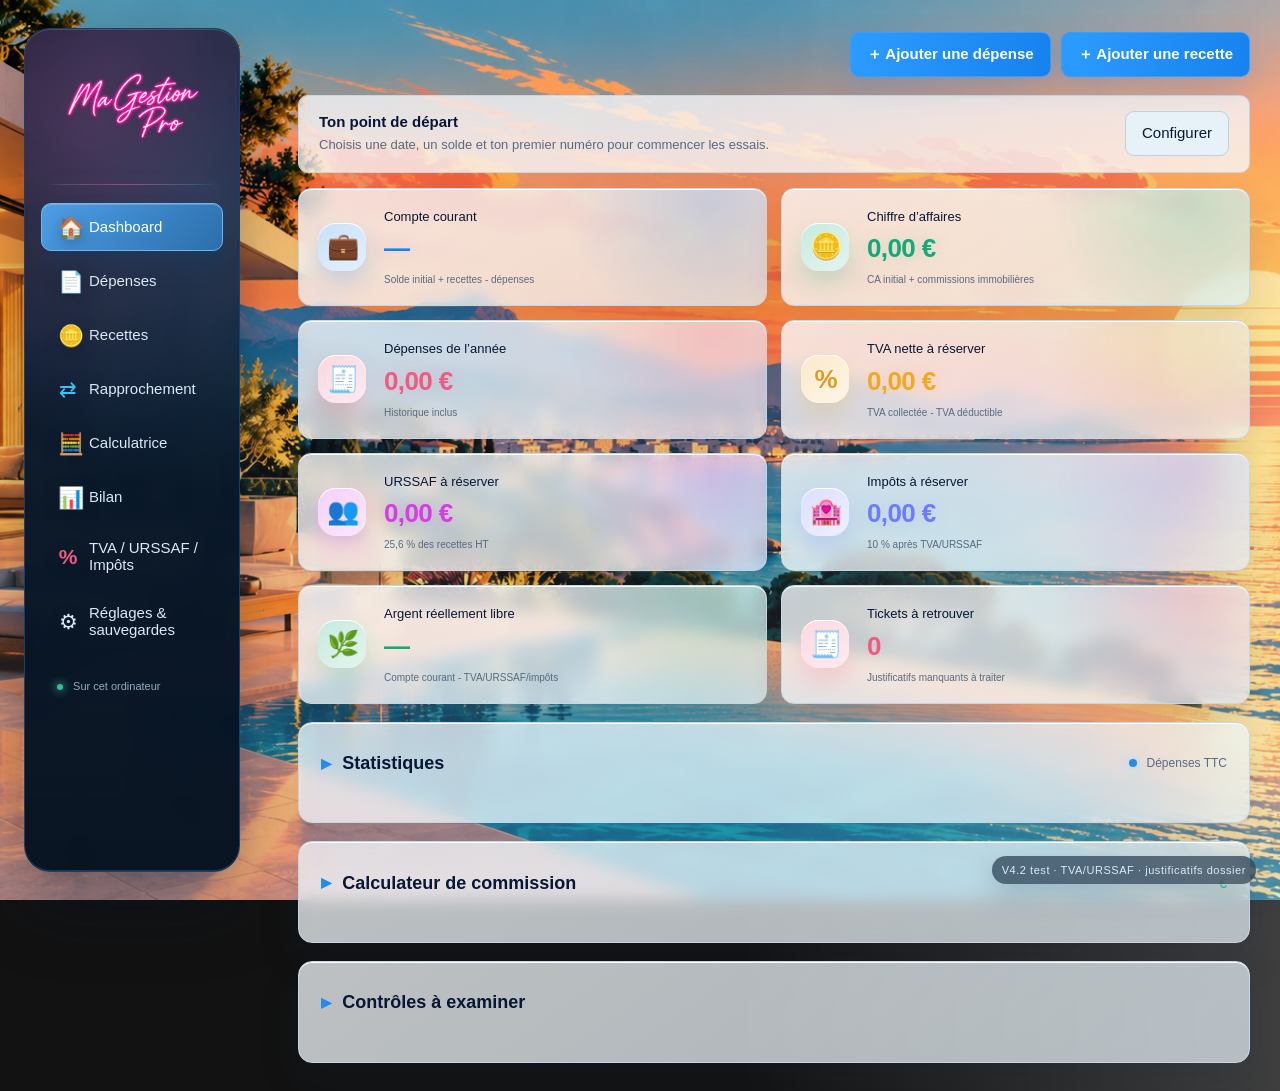
==== commit 8c10d5a4: "Add files via upload" ====
--- a/public/index.html
+++ b/public/index.html
@@ -5,14 +5,14 @@
  <div class="hero" role="img" aria-label="Maison contemporaine avec terrasse, vue mer, ville au loin et soleil couchant rétro"></div>
  <div class="content"><div class="section-top"><p class="muted version-note">V4.2 test · TVA/URSSAF · justificatifs dossier</p><div class="dashboard-actions"><button class="primary" data-view="expenses">＋ Ajouter une dépense</button><button class="primary secondary-action" data-view="revenues">＋ Ajouter une recette</button></div></div>
  <div id="setup-callout" class="callout" hidden><div><strong>Ton point de départ</strong><p>Choisis une date, un solde et ton premier numéro pour commencer les essais.</p></div><button data-view="settings">Configurer</button></div>
- <div class="metrics"><article><span class="metric-icon">💼</span><div><h2>Compte courant</h2><strong id="balance">—</strong><small>Solde initial + recettes - dépenses</small></div></article><article><span class="metric-icon">🪙</span><div><h2>Chiffre d’affaires</h2><strong id="revenue-total">0,00 €</strong><small>Commissions immobilières</small></div></article><article><span class="metric-icon orange">🧾</span><div><h2>Dépenses de l’année</h2><strong id="total">0,00 €</strong><small>Historique inclus</small></div></article><article><span class="metric-icon">%</span><div><h2>TVA nette à réserver</h2><strong id="vat-net">0,00 €</strong><small>TVA collectée - TVA déductible</small></div></article><article><span class="metric-icon">👥</span><div><h2>URSSAF à réserver</h2><strong id="urssaf-reserve">0,00 €</strong><small>25,75 % des recettes HT</small></div></article><article><span class="metric-icon">🌿</span><div><h2>Argent réellement libre</h2><strong id="free-cash">—</strong><small>Compte courant - TVA/URSSAF</small></div></article></div>
+ <div class="metrics"><article><span class="metric-icon">💼</span><div><h2>Compte courant</h2><strong id="balance">—</strong><small>Solde initial + recettes - dépenses</small></div></article><article><span class="metric-icon">🪙</span><div><h2>Chiffre d’affaires</h2><strong id="revenue-total">0,00 €</strong><small>CA initial + commissions immobilières</small></div></article><article><span class="metric-icon orange">🧾</span><div><h2>Dépenses de l’année</h2><strong id="total">0,00 €</strong><small>Historique inclus</small></div></article><article><span class="metric-icon">%</span><div><h2>TVA nette à réserver</h2><strong id="vat-net">0,00 €</strong><small>TVA collectée - TVA déductible</small></div></article><article><span class="metric-icon">👥</span><div><h2>URSSAF à réserver</h2><strong id="urssaf-reserve">0,00 €</strong><small>25,6 % des recettes HT</small></div></article><article><span class="metric-icon">🏩</span><div><h2>Impôts à réserver</h2><strong id="tax-reserve">0,00 €</strong><small>10 % après TVA/URSSAF</small></div></article><article><span class="metric-icon">🌿</span><div><h2>Argent réellement libre</h2><strong id="free-cash">—</strong><small>Compte courant - TVA/URSSAF/impôts</small></div></article></div>
  <div class="lower"><section class="panel chart-panel"><div class="panel-head"><h2>Statistiques <span id="year"></span></h2><span class="legend"><i></i> Dépenses TTC</span></div><div id="chart" class="chart"></div><div class="chart-foot"><span id="average"></span><span id="chart-limit"></span></div></section>
  <section class="panel dashboard-calculator"><div class="panel-head"><h2>Calculateur de commission</h2><span class="cyan">€</span></div><form id="dash-commission-form"><label>Commission agence TTC (€)<input name="agencyTtc" inputmode="decimal" placeholder="20000" required></label><label>Part personnelle (%)<input name="share" inputmode="decimal" value="100" required></label><div id="dash-commission-result" class="result-list compact"><p class="empty">Renseigne une commission.</p></div><button type="submit" class="primary full">Calculer</button></form></section></div>
  <section class="panel recent"><div class="panel-head"><h2>Dernières dépenses</h2><button data-view="expenses" class="text-button">Tout voir →</button></div><div id="recent"></div></section>
  </div>
 </section>
 <section id="expenses" class="view content page" hidden><div class="page-heading"><div><p class="eyebrow">TES OPÉRATIONS</p><h1 id="form-heading">Ajouter une dépense</h1></div><button data-view="dashboard">← Dashboard</button></div>
- <div class="entry-layout"><form id="expense-form" class="panel"><input name="id" type="hidden"><div class="fields"><label>Date<input name="day" type="date" required></label><label>Montant TTC (€)<input name="amount" inputmode="decimal" placeholder="42,50" required></label><label class="wide">Fournisseur / libellé<input name="label" maxlength="200" placeholder="Ex. Restaurant Chez Paul" required></label><label>Catégorie<input name="category" list="categories" required placeholder="Choisir ou écrire"><datalist id="categories"><option>Restaurant</option><option>Carburant</option><option>Péage / parking</option><option>Fournitures</option><option>Cadeaux clients</option><option>Abonnement / logiciel</option><option>Frais de déplacement</option><option>TVA reversée</option><option>Cotisations URSSAF</option><option>Autre dépense</option></datalist></label><label>Paiement<select name="payment"><option>Carte pro</option><option>Prélèvement</option><option>Virement</option><option>Espèces</option><option>Autre</option></select></label><label>TVA du ticket (€)<input name="vat" inputmode="decimal" value="0"></label><label id="history-field" hidden>Référence Access (facultative)<input name="ref" type="number" min="1" step="1"></label><label class="wide">Note (facultative)<textarea name="notes" rows="2" maxlength="1000"></textarea></label></div><p id="historical-note" class="small muted"></p><p class="small muted">TVA conservée comme information du ticket. Aucun calcul déclaratif dans ce premier bloc.</p><div class="form-actions"><button type="submit" class="primary" id="save-expense">Enregistrer la dépense</button><button id="cancel-edit" type="button" hidden>Annuler la modification</button></div></form>
+ <div class="entry-layout"><form id="expense-form" class="panel"><input name="id" type="hidden"><div class="fields"><label>Date<input name="day" type="date" required></label><label>Montant TTC (€)<input name="amount" inputmode="decimal" placeholder="42,50" required></label><label class="wide">Fournisseur / libellé<input name="label" maxlength="200" placeholder="Ex. Restaurant Chez Paul" required></label><label>Catégorie<input name="category" list="categories" required placeholder="Choisir ou écrire"><datalist id="categories"><option>Restaurant</option><option>Carburant</option><option>Péage / parking</option><option>Fournitures</option><option>Cadeaux clients</option><option>Abonnement / logiciel</option><option>Frais de déplacement</option><option>TVA reversée</option><option>Cotisations URSSAF</option><option>Impôt</option><option>Autre dépense</option></datalist></label><label>Paiement<select name="payment"><option>Carte pro</option><option>Prélèvement</option><option>Virement</option><option>Espèces</option><option>Autre</option></select></label><label>TVA principale du ticket (€)<input name="vat" inputmode="decimal" value="0"></label><div class="vat-extra wide"><div id="vat-extra-lines"></div><button type="button" id="add-vat-line">+ Ajouter une TVA</button><small id="vat-total" class="small muted">Total TVA récupérable : 0,00 €</small></div><label id="history-field" hidden>Référence Access (facultative)<input name="ref" type="number" min="1" step="1"></label><label class="wide">Note (facultative)<textarea name="notes" rows="2" maxlength="1000"></textarea></label></div><p id="historical-note" class="small muted"></p><p class="small muted">TVA conservée comme information du ticket. Si plusieurs taux figurent sur le ticket, ajoute les montants de TVA : seul le total récupérable est enregistré.</p><div class="form-actions"><button type="submit" class="primary" id="save-expense">Enregistrer la dépense</button><button id="cancel-edit" type="button" hidden>Annuler la modification</button></div></form>
  <section class="panel"><div class="panel-head"><h2>Toutes les dépenses</h2><span id="list-count" class="cyan"></span></div><label class="search">Rechercher<input id="search" type="search" placeholder="Fournisseur, catégorie, référence…"></label><div id="expense-list" class="expense-list"></div></section></div>
 </section>
 <section id="revenues" class="view content page" hidden><div class="page-heading"><div><p class="eyebrow">TES ENTRÉES</p><h1 id="revenue-form-heading">Ajouter une recette</h1></div><button data-view="dashboard">← Dashboard</button></div>
@@ -23,5 +23,5 @@
  <div class="entry-layout"><form id="commission-form" class="panel"><div class="fields"><label class="wide">Commission agence globale TTC à simuler (€)<input name="agencyTtc" inputmode="decimal" placeholder="20000" required></label><label>Part personnelle (%)<input name="share" inputmode="decimal" value="100" required></label></div><p id="commission-cumul" class="path">Cumul automatique : ouvre ton dossier pour le calculer.</p><p class="small muted">Simulation sans enregistrement : saisis la commission agence globale TTC. Le cumul annuel est repris automatiquement depuis tes recettes « Commission immobilière » déjà encaissées en commission conseiller TTC.</p><div class="form-actions"><button type="submit" class="primary">Calculer</button></div></form>
  <section class="panel"><div class="panel-head"><h2>Résultat estimé</h2><span class="cyan">€</span></div><div id="commission-result" class="result-list"><p class="empty">Renseigne une commission pour lancer le calcul.</p></div></section></div>
 </section>
-<section id="settings" class="view content page" hidden><div class="page-heading"><div><p class="eyebrow">SUR TON ORDINATEUR</p><h1>Réglages & sauvegardes</h1></div><button data-view="dashboard">← Dashboard</button></div><div class="settings-layout"><section class="panel"><div class="panel-head"><h2>Point de départ</h2></div><p class="muted">Pour les premiers essais, utilise des montants fictifs.</p><form id="setup-form"><div class="fields"><label>Date de démarrage<input name="day" type="date" required></label><label>Solde initial (€)<input name="balance" inputmode="decimal" placeholder="1 000,00" required></label><label class="wide">Premier numéro de dépense<input name="next" type="number" min="1" step="1" value="1" required></label></div><p class="small muted">Les dépenses antérieures comptent dans les statistiques, sans modifier le solde initial. Le point de départ sera verrouillé après enregistrement.</p><button class="primary" id="save-setup">Enregistrer le point de départ</button></form><p id="setup-summary" class="cyan"></p></section><section class="panel"><div class="panel-head"><h2>Conserver et retrouver tes comptes</h2></div><p class="muted">Les données de travail restent sur ce PC. Ouvre ton dossier de comptes à chaque nouvelle session. Les fichiers restent dans ce dossier après fermeture.</p><p class="path" id="data-path"></p><p id="folder-path" class="path"></p><div class="stack"><button id="choose-backup" class="primary">Ouvrir mon dossier de comptes</button><button id="backup-now">Sauvegarder maintenant</button><button id="export-data">Télécharger une copie complète</button><button id="restore">Restaurer une sauvegarde…</button></div><p class="small muted">Une copie de l’état précédent est créée avant chaque ajout, modification ou suppression, dans le sous-dossier « sauvegardes ». Le téléchargement complet crée un JSON de secours immédiat, sans modifier tes comptes. pCloud se charge de synchroniser ce dossier s’il est configuré chez toi.</p></section><section class="panel"><div class="panel-head"><h2>Fond d’écran</h2></div><p class="muted">Change uniquement l’image derrière l’interface. Les menus, modules, textes, chiffres, icônes et calculs ne changent pas.</p><form id="background-form"><label>Nouvelle image JPG, PNG ou WEBP<input id="background-file" type="file" accept="image/jpeg,image/png,image/webp"></label><div class="form-actions"><button type="submit" class="primary" id="save-background">Appliquer ce fond</button><button type="button" id="reset-background">Revenir au fond V3</button></div></form><p id="background-status" class="path">Fond V3 par défaut.</p><p class="small muted">Limite : 3 Mo pour garder le fichier de comptes rapide à sauvegarder.</p></section></div></section>
+<section id="settings" class="view content page" hidden><div class="page-heading"><div><p class="eyebrow">SUR TON ORDINATEUR</p><h1>Réglages & sauvegardes</h1></div><button data-view="dashboard">← Dashboard</button></div><div class="settings-layout"><section class="panel"><div class="panel-head"><h2>Point de départ</h2></div><p class="muted">Pour les premiers essais, utilise des montants fictifs.</p><form id="setup-form"><div class="fields"><label>Date de démarrage<input name="day" type="date" required></label><label>Solde initial (€)<input name="balance" inputmode="decimal" placeholder="1 000,00" required></label><label>CA encaissé initial (€)<input name="initialRevenue" inputmode="decimal" value="0"></label><label>Cumul barème PP HT initial (€)<input name="initialPpBaseHt" inputmode="decimal" value="0"></label><label class="wide">Premier numéro de dépense<input name="next" type="number" min="1" step="1" value="1" required></label></div><p class="small muted">Le solde initial impacte le compte courant. Le CA encaissé initial alimente seulement le chiffre d’affaires. Le cumul barème PP HT initial sert seulement aux paliers de la calculatrice.</p><button class="primary" id="save-setup">Enregistrer le point de départ</button></form><p id="setup-summary" class="cyan"></p></section><section class="panel"><div class="panel-head"><h2>Conserver et retrouver tes comptes</h2></div><p class="muted">Les données de travail restent sur ce PC. Ouvre ton dossier de comptes à chaque nouvelle session. Les fichiers restent dans ce dossier après fermeture.</p><p class="path" id="data-path"></p><p id="folder-path" class="path"></p><div class="stack"><button id="choose-backup" class="primary">Ouvrir mon dossier de comptes</button><button id="backup-now">Sauvegarder maintenant</button><button id="export-data">Télécharger une copie complète</button><button id="restore">Restaurer une sauvegarde…</button></div><p class="small muted">Une copie de l’état précédent est créée avant chaque ajout, modification ou suppression, dans le sous-dossier « sauvegardes ». Le téléchargement complet crée un JSON de secours immédiat, sans modifier tes comptes. pCloud se charge de synchroniser ce dossier s’il est configuré chez toi.</p></section><section class="panel"><div class="panel-head"><h2>Fond d’écran</h2></div><p class="muted">Change uniquement l’image derrière l’interface. Les menus, modules, textes, chiffres, icônes et calculs ne changent pas.</p><form id="background-form"><label>Nouvelle image JPG, PNG ou WEBP<input id="background-file" type="file" accept="image/jpeg,image/png,image/webp"></label><div class="form-actions"><button type="submit" class="primary" id="save-background">Appliquer ce fond</button><button type="button" id="reset-background">Revenir au fond V3</button></div></form><p id="background-status" class="path">Fond V3 par défaut.</p><p class="small muted">Limite : 3 Mo pour garder le fichier de comptes rapide à sauvegarder.</p></section></div></section>
 </main><div id="toast" role="status" aria-live="polite" hidden></div><dialog id="delete-dialog"><h2>Supprimer cette dépense ?</h2><p>Elle sera retirée du solde et des statistiques. La liste des références sera recalculée.</p><form method="dialog"><button value="cancel">Annuler</button><button value="confirm" class="danger">Supprimer</button></form></dialog><dialog id="delete-revenue-dialog"><h2>Supprimer cette recette ?</h2><p>Elle sera retirée des recettes et de la trésorerie.</p><form method="dialog"><button value="cancel">Annuler</button><button value="confirm" class="danger">Supprimer</button></form></dialog><script type="module" src="storage.mjs"></script><script type="module" src="app.js"></script></body></html>
--- a/public/style.css
+++ b/public/style.css
@@ -648,11 +648,12 @@
 .fiscal-kpis article:nth-child(2) strong{color:#1682ee}
 .fiscal-kpis article:nth-child(3) strong{color:#8b5cf6}
 .fiscal-kpis article:nth-child(4) strong{color:#18a978}
+.fiscal-kpis article:nth-child(5) strong{color:#18a978}
 .fiscal-grid{
  display:grid;
- grid-template-columns:1fr 1fr;
- gap:18px;
- margin-top:18px;
+ grid-template-columns:repeat(3,minmax(0,1fr));
+ gap:20px;
+ margin:20px 0;
  align-items:start;
 }
 .reserve-bar{
@@ -670,10 +671,11 @@
  background:linear-gradient(90deg,#f4b33f,#f05b7f);
 }
 .urssaf-card .reserve-bar i{background:linear-gradient(90deg,#238bea,#6d7cff)}
+.tax-card .reserve-bar i{background:linear-gradient(90deg,#f05b7f,#8b5cf6)}
 .fiscal-payments{
  display:grid;
- grid-template-columns:1fr 1fr;
- gap:18px;
+ grid-template-columns:repeat(3,minmax(0,1fr));
+ gap:20px;
 }
 .fiscal-payments form{
  padding:16px;
@@ -682,6 +684,16 @@
  background:#f8fcff92;
 }
 .fiscal-payments h3{margin:0 0 14px;color:#071735}
+.vat-extra{
+ display:grid;
+ gap:10px;
+}
+.vat-line{
+ display:grid;
+ grid-template-columns:1fr auto;
+ gap:10px;
+ align-items:end;
+}
 .fiscal-help p{
  margin:12px 0;
  padding-left:14px;
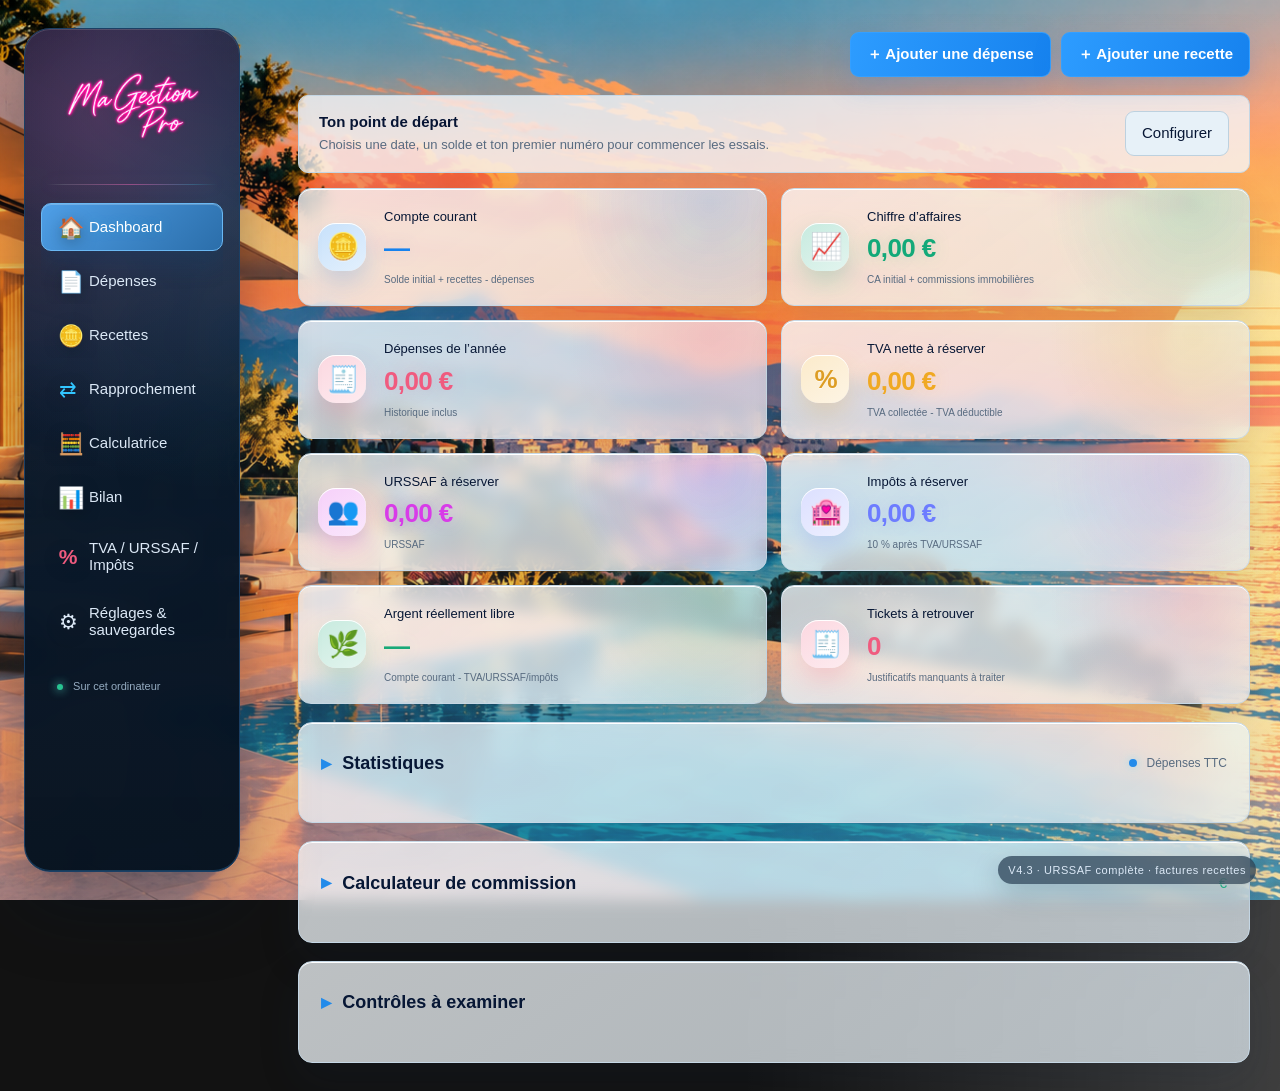
==== commit 23d61cd7: "Add files via upload" ====
--- a/public/index.html
+++ b/public/index.html
@@ -3,20 +3,20 @@
 <main><div class="connection-bar"><span id="connection-status">Ouvre ton dossier pour retrouver tes comptes.</span><button id="connect" class="primary">Ouvrir mon dossier</button></div>
 <section id="dashboard" class="view">
  <div class="hero" role="img" aria-label="Maison contemporaine avec terrasse, vue mer, ville au loin et soleil couchant rétro"></div>
- <div class="content"><div class="section-top"><p class="muted version-note">V4.2 test · TVA/URSSAF · justificatifs dossier</p><div class="dashboard-actions"><button class="primary" data-view="expenses">＋ Ajouter une dépense</button><button class="primary secondary-action" data-view="revenues">＋ Ajouter une recette</button></div></div>
+ <div class="content"><div class="section-top"><p class="muted version-note">V4.3 · URSSAF complète · factures recettes</p><div class="dashboard-actions"><button class="primary" data-view="expenses">＋ Ajouter une dépense</button><button class="primary secondary-action" data-view="revenues">＋ Ajouter une recette</button></div></div>
  <div id="setup-callout" class="callout" hidden><div><strong>Ton point de départ</strong><p>Choisis une date, un solde et ton premier numéro pour commencer les essais.</p></div><button data-view="settings">Configurer</button></div>
- <div class="metrics"><article><span class="metric-icon">💼</span><div><h2>Compte courant</h2><strong id="balance">—</strong><small>Solde initial + recettes - dépenses</small></div></article><article><span class="metric-icon">🪙</span><div><h2>Chiffre d’affaires</h2><strong id="revenue-total">0,00 €</strong><small>CA initial + commissions immobilières</small></div></article><article><span class="metric-icon orange">🧾</span><div><h2>Dépenses de l’année</h2><strong id="total">0,00 €</strong><small>Historique inclus</small></div></article><article><span class="metric-icon">%</span><div><h2>TVA nette à réserver</h2><strong id="vat-net">0,00 €</strong><small>TVA collectée - TVA déductible</small></div></article><article><span class="metric-icon">👥</span><div><h2>URSSAF à réserver</h2><strong id="urssaf-reserve">0,00 €</strong><small>25,6 % des recettes HT</small></div></article><article><span class="metric-icon">🏩</span><div><h2>Impôts à réserver</h2><strong id="tax-reserve">0,00 €</strong><small>10 % après TVA/URSSAF</small></div></article><article><span class="metric-icon">🌿</span><div><h2>Argent réellement libre</h2><strong id="free-cash">—</strong><small>Compte courant - TVA/URSSAF/impôts</small></div></article></div>
+ <div class="metrics"><article><span class="metric-icon">🪙</span><div><h2>Compte courant</h2><strong id="balance">—</strong><small>Solde initial + recettes - dépenses</small></div></article><article><span class="metric-icon">📈</span><div><h2>Chiffre d’affaires</h2><strong id="revenue-total">0,00 €</strong><small>CA initial + commissions immobilières</small></div></article><article><span class="metric-icon orange">🧾</span><div><h2>Dépenses de l’année</h2><strong id="total">0,00 €</strong><small>Historique inclus</small></div></article><article class="fiscal-shortcut" data-view="fiscal"><span class="metric-icon">%</span><div><h2>TVA nette à réserver</h2><strong id="vat-net">0,00 €</strong><small>TVA collectée - TVA déductible</small></div></article><article class="fiscal-shortcut" data-view="fiscal"><span class="metric-icon">👥</span><div><h2>URSSAF à réserver</h2><strong id="urssaf-reserve">0,00 €</strong><small>URSSAF</small></div></article><article class="fiscal-shortcut" data-view="fiscal"><span class="metric-icon">🏩</span><div><h2>Impôts à réserver</h2><strong id="tax-reserve">0,00 €</strong><small>10 % après TVA/URSSAF</small></div></article><article><span class="metric-icon">🌿</span><div><h2>Argent réellement libre</h2><strong id="free-cash">—</strong><small>Compte courant - TVA/URSSAF/impôts</small></div></article></div>
  <div class="lower"><section class="panel chart-panel"><div class="panel-head"><h2>Statistiques <span id="year"></span></h2><span class="legend"><i></i> Dépenses TTC</span></div><div id="chart" class="chart"></div><div class="chart-foot"><span id="average"></span><span id="chart-limit"></span></div></section>
  <section class="panel dashboard-calculator"><div class="panel-head"><h2>Calculateur de commission</h2><span class="cyan">€</span></div><form id="dash-commission-form"><label>Commission agence TTC (€)<input name="agencyTtc" inputmode="decimal" placeholder="20000" required></label><label>Part personnelle (%)<input name="share" inputmode="decimal" value="100" required></label><div id="dash-commission-result" class="result-list compact"><p class="empty">Renseigne une commission.</p></div><button type="submit" class="primary full">Calculer</button></form></section></div>
  <section class="panel recent"><div class="panel-head"><h2>Dernières dépenses</h2><button data-view="expenses" class="text-button">Tout voir →</button></div><div id="recent"></div></section>
  </div>
 </section>
 <section id="expenses" class="view content page" hidden><div class="page-heading"><div><p class="eyebrow">TES OPÉRATIONS</p><h1 id="form-heading">Ajouter une dépense</h1></div><button data-view="dashboard">← Dashboard</button></div>
- <div class="entry-layout"><form id="expense-form" class="panel"><input name="id" type="hidden"><div class="fields"><label>Date<input name="day" type="date" required></label><label>Montant TTC (€)<input name="amount" inputmode="decimal" placeholder="42,50" required></label><label class="wide">Fournisseur / libellé<input name="label" maxlength="200" placeholder="Ex. Restaurant Chez Paul" required></label><label>Catégorie<input name="category" list="categories" required placeholder="Choisir ou écrire"><datalist id="categories"><option>Restaurant</option><option>Carburant</option><option>Péage / parking</option><option>Fournitures</option><option>Cadeaux clients</option><option>Abonnement / logiciel</option><option>Frais de déplacement</option><option>TVA reversée</option><option>Cotisations URSSAF</option><option>Impôt</option><option>Autre dépense</option></datalist></label><label>Paiement<select name="payment"><option>Carte pro</option><option>Prélèvement</option><option>Virement</option><option>Espèces</option><option>Autre</option></select></label><label>TVA principale du ticket (€)<input name="vat" inputmode="decimal" value="0"></label><div class="vat-extra wide"><div id="vat-extra-lines"></div><button type="button" id="add-vat-line">+ Ajouter une TVA</button><small id="vat-total" class="small muted">Total TVA récupérable : 0,00 €</small></div><label id="history-field" hidden>Référence Access (facultative)<input name="ref" type="number" min="1" step="1"></label><label class="wide">Note (facultative)<textarea name="notes" rows="2" maxlength="1000"></textarea></label></div><p id="historical-note" class="small muted"></p><p class="small muted">TVA conservée comme information du ticket. Si plusieurs taux figurent sur le ticket, ajoute les montants de TVA : seul le total récupérable est enregistré.</p><div class="form-actions"><button type="submit" class="primary" id="save-expense">Enregistrer la dépense</button><button id="cancel-edit" type="button" hidden>Annuler la modification</button></div></form>
+ <div class="entry-layout"><form id="expense-form" class="panel" autocomplete="off"><input name="id" type="hidden"><div class="fields"><label>Date<input name="day" type="date" required autocomplete="off"></label><label>Montant TTC (€)<input name="amount" inputmode="decimal" placeholder="42,50" required autocomplete="off"></label><label class="wide">Fournisseur / libellé<input name="label" maxlength="200" placeholder="Ex. Restaurant Chez Paul" required autocomplete="off"></label><label>Catégorie<input name="category" list="categories" required placeholder="Choisir ou écrire" autocomplete="off"><datalist id="categories"><option>Restaurant</option><option>Carburant</option><option>Péage / parking</option><option>Fournitures</option><option>Cadeaux clients</option><option>Abonnement / logiciel</option><option>Frais de déplacement</option><option>TVA reversée</option><option>Cotisations URSSAF</option><option>Impôt</option><option>Autre dépense</option></datalist></label><label>Paiement<select name="payment" autocomplete="off"><option>Carte pro</option><option>Prélèvement</option><option>Virement</option><option>Espèces</option><option>Autre</option></select></label><label>TVA principale du ticket (€)<input name="vat" inputmode="decimal" value="0" autocomplete="off"></label><div class="vat-extra wide"><div id="vat-extra-lines"></div><button type="button" id="add-vat-line">+ Ajouter une TVA</button><small id="vat-total" class="small muted">Total TVA récupérable : 0,00 €</small></div><label id="history-field" hidden>Référence Access (facultative)<input name="ref" type="number" min="1" step="1" autocomplete="off"></label><label class="wide">Note (facultative)<textarea name="notes" rows="2" maxlength="1000" autocomplete="off"></textarea></label></div><p id="historical-note" class="small muted"></p><p class="small muted">TVA conservée comme information du ticket. Si plusieurs taux figurent sur le ticket, ajoute les montants de TVA : seul le total récupérable est enregistré.</p><div class="form-actions"><button type="submit" class="primary" id="save-expense">Enregistrer la dépense</button><button id="cancel-edit" type="button" hidden>Annuler la modification</button></div></form>
  <section class="panel"><div class="panel-head"><h2>Toutes les dépenses</h2><span id="list-count" class="cyan"></span></div><label class="search">Rechercher<input id="search" type="search" placeholder="Fournisseur, catégorie, référence…"></label><div id="expense-list" class="expense-list"></div></section></div>
 </section>
 <section id="revenues" class="view content page" hidden><div class="page-heading"><div><p class="eyebrow">TES ENTRÉES</p><h1 id="revenue-form-heading">Ajouter une recette</h1></div><button data-view="dashboard">← Dashboard</button></div>
- <div class="entry-layout"><form id="revenue-form" class="panel"><input name="id" type="hidden"><div class="fields"><label>Date<input name="day" type="date" required></label><label>Montant TTC encaissé (€)<input name="amount" inputmode="decimal" placeholder="12000,00" required></label><label class="wide">Libellé<input name="label" maxlength="200" placeholder="Ex. Commission vente Valensole" required></label><label>Catégorie<select name="category"><option>Commission immobilière</option><option>Autre recette</option></select></label><label>TVA collectée (€)<input name="vat" inputmode="decimal" value="0"></label><label class="wide">Note (facultative)<textarea name="notes" rows="2" maxlength="1000"></textarea></label></div><p class="small muted">Premier bloc recettes : le montant est enregistré en TTC. Les calculs détaillés de commission, TVA nette et URSSAF seront ajoutés ensuite.</p><div class="form-actions"><button type="submit" class="primary" id="save-revenue">Enregistrer la recette</button><button id="cancel-revenue-edit" type="button" hidden>Annuler la modification</button></div></form>
+ <div class="entry-layout"><form id="revenue-form" class="panel" autocomplete="off"><input name="id" type="hidden"><div class="fields"><label>Date<input name="day" type="date" required autocomplete="off"></label><label>Montant TTC encaissé (€)<input name="amount" inputmode="decimal" placeholder="12000,00" required autocomplete="off"></label><label class="wide">Libellé<input name="label" maxlength="200" placeholder="Ex. Commission vente Valensole" required autocomplete="off"></label><label>Catégorie<select name="category" autocomplete="off"><option>Commission immobilière</option><option>Autre recette</option></select></label><label>TVA collectée (€)<input name="vat" inputmode="decimal" value="0" autocomplete="off"></label><label class="wide">Facture recette / commission<input id="invoice-file" type="file" accept="image/jpeg,image/png,application/pdf"></label><label class="wide">Note (facultative)<textarea name="notes" rows="2" maxlength="1000" autocomplete="off"></textarea></label></div><p id="invoice-status" class="small muted"></p><p class="small muted">Le montant est enregistré en TTC. Pour une commission immobilière, la TVA est calculée automatiquement à 20 % depuis le TTC.</p><div class="form-actions"><button type="submit" class="primary" id="save-revenue">Enregistrer la recette</button><button id="cancel-revenue-edit" type="button" hidden>Annuler la modification</button></div></form>
  <section class="panel"><div class="panel-head"><h2>Toutes les recettes</h2><span id="revenue-list-count" class="cyan"></span></div><label class="search">Rechercher<input id="revenue-search" type="search" placeholder="Libellé, catégorie…"></label><div id="revenue-list" class="expense-list"></div></section></div>
 </section>
 <section id="calculator" class="view content page" hidden><div class="page-heading"><div><p class="eyebrow">SIMULATION</p><h1>Calculatrice commission</h1></div><button data-view="dashboard">← Dashboard</button></div>
--- a/public/style.css
+++ b/public/style.css
@@ -677,6 +677,9 @@
  grid-template-columns:repeat(3,minmax(0,1fr));
  gap:20px;
 }
+.fiscal-shortcut{cursor:pointer}
+.fiscal-shortcut:hover{transform:translateY(-2px);border-color:#1682ee;box-shadow:0 18px 45px #1682ee22}
+#fiscal .panel+section.panel{margin-top:22px}
 .fiscal-payments form{
  padding:16px;
  border:1px solid #c5d7e5;
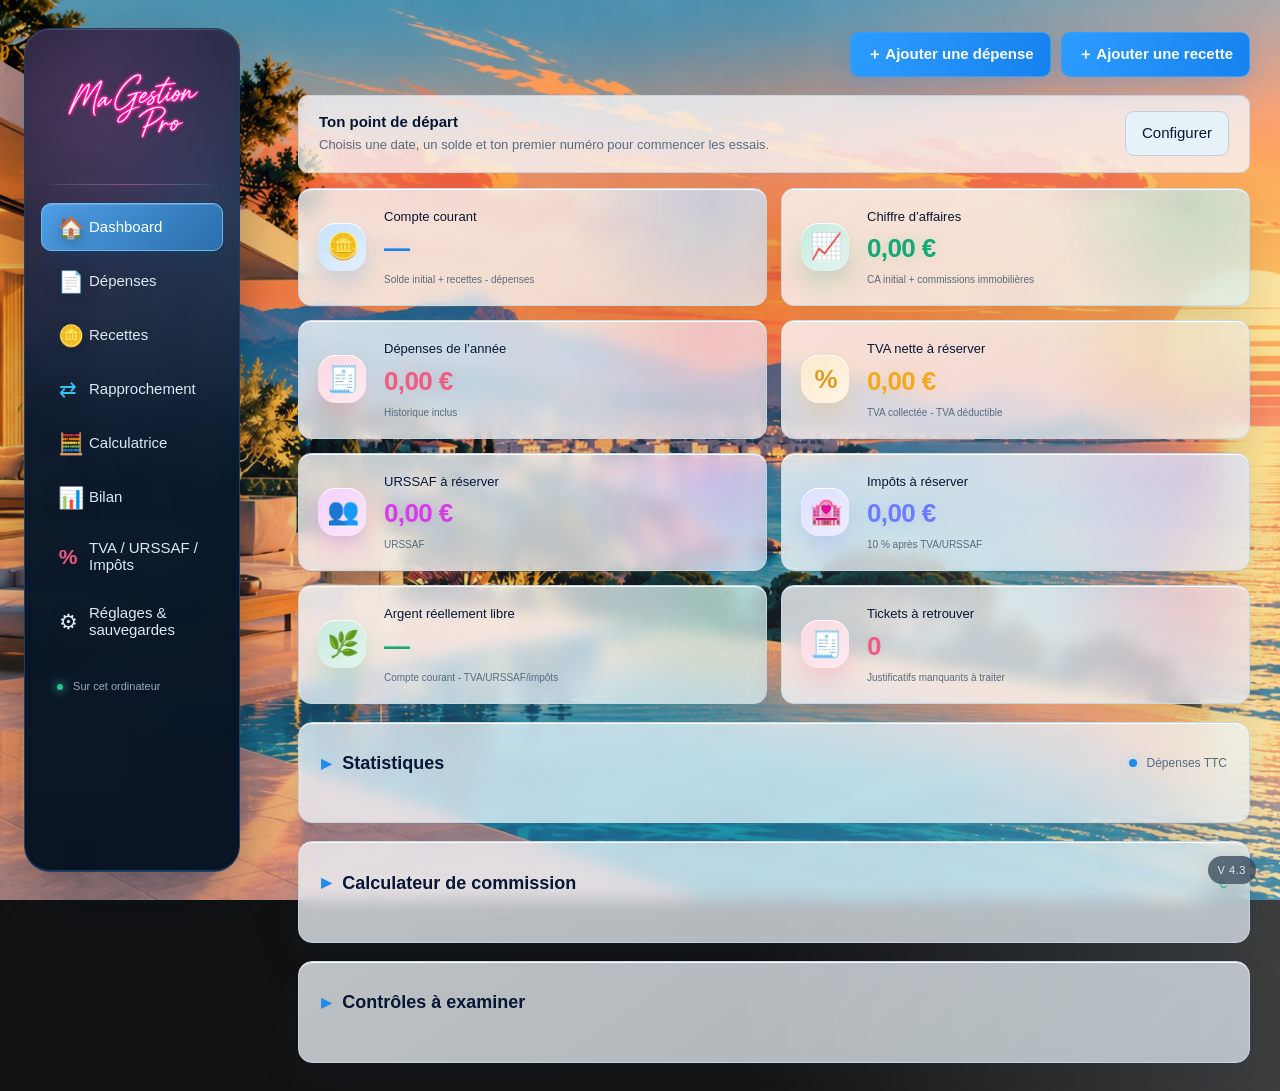
==== commit 1514b534: "Add files via upload" ====
--- a/public/index.html
+++ b/public/index.html
@@ -3,25 +3,25 @@
 <main><div class="connection-bar"><span id="connection-status">Ouvre ton dossier pour retrouver tes comptes.</span><button id="connect" class="primary">Ouvrir mon dossier</button></div>
 <section id="dashboard" class="view">
  <div class="hero" role="img" aria-label="Maison contemporaine avec terrasse, vue mer, ville au loin et soleil couchant rétro"></div>
- <div class="content"><div class="section-top"><p class="muted version-note">V4.3 · URSSAF complète · factures recettes</p><div class="dashboard-actions"><button class="primary" data-view="expenses">＋ Ajouter une dépense</button><button class="primary secondary-action" data-view="revenues">＋ Ajouter une recette</button></div></div>
+ <div class="content"><div class="section-top"><p class="muted version-note">V 4.3</p><div class="dashboard-actions"><button class="primary" data-view="expenses">＋ Ajouter une dépense</button><button class="primary secondary-action" data-view="revenues">＋ Ajouter une recette</button></div></div>
  <div id="setup-callout" class="callout" hidden><div><strong>Ton point de départ</strong><p>Choisis une date, un solde et ton premier numéro pour commencer les essais.</p></div><button data-view="settings">Configurer</button></div>
  <div class="metrics"><article><span class="metric-icon">🪙</span><div><h2>Compte courant</h2><strong id="balance">—</strong><small>Solde initial + recettes - dépenses</small></div></article><article><span class="metric-icon">📈</span><div><h2>Chiffre d’affaires</h2><strong id="revenue-total">0,00 €</strong><small>CA initial + commissions immobilières</small></div></article><article><span class="metric-icon orange">🧾</span><div><h2>Dépenses de l’année</h2><strong id="total">0,00 €</strong><small>Historique inclus</small></div></article><article class="fiscal-shortcut" data-view="fiscal"><span class="metric-icon">%</span><div><h2>TVA nette à réserver</h2><strong id="vat-net">0,00 €</strong><small>TVA collectée - TVA déductible</small></div></article><article class="fiscal-shortcut" data-view="fiscal"><span class="metric-icon">👥</span><div><h2>URSSAF à réserver</h2><strong id="urssaf-reserve">0,00 €</strong><small>URSSAF</small></div></article><article class="fiscal-shortcut" data-view="fiscal"><span class="metric-icon">🏩</span><div><h2>Impôts à réserver</h2><strong id="tax-reserve">0,00 €</strong><small>10 % après TVA/URSSAF</small></div></article><article><span class="metric-icon">🌿</span><div><h2>Argent réellement libre</h2><strong id="free-cash">—</strong><small>Compte courant - TVA/URSSAF/impôts</small></div></article></div>
  <div class="lower"><section class="panel chart-panel"><div class="panel-head"><h2>Statistiques <span id="year"></span></h2><span class="legend"><i></i> Dépenses TTC</span></div><div id="chart" class="chart"></div><div class="chart-foot"><span id="average"></span><span id="chart-limit"></span></div></section>
- <section class="panel dashboard-calculator"><div class="panel-head"><h2>Calculateur de commission</h2><span class="cyan">€</span></div><form id="dash-commission-form"><label>Commission agence TTC (€)<input name="agencyTtc" inputmode="decimal" placeholder="20000" required></label><label>Part personnelle (%)<input name="share" inputmode="decimal" value="100" required></label><div id="dash-commission-result" class="result-list compact"><p class="empty">Renseigne une commission.</p></div><button type="submit" class="primary full">Calculer</button></form></section></div>
+ <section class="panel dashboard-calculator"><div class="panel-head"><h2>Calculateur de commission</h2><span class="cyan">€</span></div><form id="dash-commission-form" autocomplete="off"><label>Commission agence TTC (€)<input name="agencyTtc" inputmode="decimal" placeholder="20000" required autocomplete="off"></label><label>Part personnelle (%)<input name="share" inputmode="decimal" value="100" required autocomplete="off"></label><div id="dash-commission-result" class="result-list compact"><p class="empty">Renseigne une commission.</p></div><div class="form-actions"><button type="submit" class="primary">Calculer</button><button type="button" id="dash-commission-reset">Reset</button></div></form></section></div>
  <section class="panel recent"><div class="panel-head"><h2>Dernières dépenses</h2><button data-view="expenses" class="text-button">Tout voir →</button></div><div id="recent"></div></section>
  </div>
 </section>
 <section id="expenses" class="view content page" hidden><div class="page-heading"><div><p class="eyebrow">TES OPÉRATIONS</p><h1 id="form-heading">Ajouter une dépense</h1></div><button data-view="dashboard">← Dashboard</button></div>
- <div class="entry-layout"><form id="expense-form" class="panel" autocomplete="off"><input name="id" type="hidden"><div class="fields"><label>Date<input name="day" type="date" required autocomplete="off"></label><label>Montant TTC (€)<input name="amount" inputmode="decimal" placeholder="42,50" required autocomplete="off"></label><label class="wide">Fournisseur / libellé<input name="label" maxlength="200" placeholder="Ex. Restaurant Chez Paul" required autocomplete="off"></label><label>Catégorie<input name="category" list="categories" required placeholder="Choisir ou écrire" autocomplete="off"><datalist id="categories"><option>Restaurant</option><option>Carburant</option><option>Péage / parking</option><option>Fournitures</option><option>Cadeaux clients</option><option>Abonnement / logiciel</option><option>Frais de déplacement</option><option>TVA reversée</option><option>Cotisations URSSAF</option><option>Impôt</option><option>Autre dépense</option></datalist></label><label>Paiement<select name="payment" autocomplete="off"><option>Carte pro</option><option>Prélèvement</option><option>Virement</option><option>Espèces</option><option>Autre</option></select></label><label>TVA principale du ticket (€)<input name="vat" inputmode="decimal" value="0" autocomplete="off"></label><div class="vat-extra wide"><div id="vat-extra-lines"></div><button type="button" id="add-vat-line">+ Ajouter une TVA</button><small id="vat-total" class="small muted">Total TVA récupérable : 0,00 €</small></div><label id="history-field" hidden>Référence Access (facultative)<input name="ref" type="number" min="1" step="1" autocomplete="off"></label><label class="wide">Note (facultative)<textarea name="notes" rows="2" maxlength="1000" autocomplete="off"></textarea></label></div><p id="historical-note" class="small muted"></p><p class="small muted">TVA conservée comme information du ticket. Si plusieurs taux figurent sur le ticket, ajoute les montants de TVA : seul le total récupérable est enregistré.</p><div class="form-actions"><button type="submit" class="primary" id="save-expense">Enregistrer la dépense</button><button id="cancel-edit" type="button" hidden>Annuler la modification</button></div></form>
- <section class="panel"><div class="panel-head"><h2>Toutes les dépenses</h2><span id="list-count" class="cyan"></span></div><label class="search">Rechercher<input id="search" type="search" placeholder="Fournisseur, catégorie, référence…"></label><div id="expense-list" class="expense-list"></div></section></div>
+ <div class="entry-layout"><form id="expense-form" class="panel" autocomplete="off"><input autocomplete="off" name="id" type="hidden"><div class="fields"><label>Date<input name="day" type="date" required autocomplete="off"></label><label>Montant TTC (€)<input name="amount" inputmode="decimal" placeholder="42,50" required autocomplete="off"></label><label class="wide">Fournisseur / libellé<input name="label" maxlength="200" placeholder="Ex. Restaurant Chez Paul" required autocomplete="off"></label><label>Catégorie<input name="category" list="categories" required placeholder="Choisir ou écrire" autocomplete="off"><datalist id="categories"><option>Restaurant</option><option>Carburant</option><option>Péage / parking</option><option>Fournitures</option><option>Cadeaux clients</option><option>Abonnement / logiciel</option><option>Frais de déplacement</option><option>TVA reversée</option><option>Cotisations URSSAF</option><option>Impôt</option><option>Autre dépense</option></datalist></label><label>Paiement<select name="payment" autocomplete="off"><option>Carte pro</option><option>Prélèvement</option><option>Virement</option><option>Espèces</option><option>Autre</option></select></label><label>TVA principale du ticket (€)<input name="vat" inputmode="decimal" value="0" autocomplete="off"></label><div class="vat-extra wide"><div id="vat-extra-lines"></div><button type="button" id="add-vat-line">+ Ajouter une TVA</button><small id="vat-total" class="small muted">Total TVA récupérable : 0,00 €</small></div><label id="history-field" hidden>Référence Access (facultative)<input name="ref" type="number" min="1" step="1" autocomplete="off"></label><label class="wide">Note (facultative)<textarea name="notes" rows="2" maxlength="1000" autocomplete="off"></textarea></label></div><p id="historical-note" class="small muted"></p><p class="small muted">TVA conservée comme information du ticket. Si plusieurs taux figurent sur le ticket, ajoute les montants de TVA : seul le total récupérable est enregistré.</p><div class="form-actions"><button type="submit" class="primary" id="save-expense">Enregistrer la dépense</button><button id="cancel-edit" type="button" hidden>Annuler la modification</button></div></form>
+ <section class="panel"><div class="panel-head"><h2>Toutes les dépenses</h2><span id="list-count" class="cyan"></span></div><label class="search">Rechercher<input autocomplete="off" id="search" type="search" placeholder="Fournisseur, catégorie, référence…"></label><div id="expense-list" class="expense-list"></div></section></div>
 </section>
 <section id="revenues" class="view content page" hidden><div class="page-heading"><div><p class="eyebrow">TES ENTRÉES</p><h1 id="revenue-form-heading">Ajouter une recette</h1></div><button data-view="dashboard">← Dashboard</button></div>
- <div class="entry-layout"><form id="revenue-form" class="panel" autocomplete="off"><input name="id" type="hidden"><div class="fields"><label>Date<input name="day" type="date" required autocomplete="off"></label><label>Montant TTC encaissé (€)<input name="amount" inputmode="decimal" placeholder="12000,00" required autocomplete="off"></label><label class="wide">Libellé<input name="label" maxlength="200" placeholder="Ex. Commission vente Valensole" required autocomplete="off"></label><label>Catégorie<select name="category" autocomplete="off"><option>Commission immobilière</option><option>Autre recette</option></select></label><label>TVA collectée (€)<input name="vat" inputmode="decimal" value="0" autocomplete="off"></label><label class="wide">Facture recette / commission<input id="invoice-file" type="file" accept="image/jpeg,image/png,application/pdf"></label><label class="wide">Note (facultative)<textarea name="notes" rows="2" maxlength="1000" autocomplete="off"></textarea></label></div><p id="invoice-status" class="small muted"></p><p class="small muted">Le montant est enregistré en TTC. Pour une commission immobilière, la TVA est calculée automatiquement à 20 % depuis le TTC.</p><div class="form-actions"><button type="submit" class="primary" id="save-revenue">Enregistrer la recette</button><button id="cancel-revenue-edit" type="button" hidden>Annuler la modification</button></div></form>
- <section class="panel"><div class="panel-head"><h2>Toutes les recettes</h2><span id="revenue-list-count" class="cyan"></span></div><label class="search">Rechercher<input id="revenue-search" type="search" placeholder="Libellé, catégorie…"></label><div id="revenue-list" class="expense-list"></div></section></div>
+ <div class="entry-layout"><form id="revenue-form" class="panel" autocomplete="off"><input autocomplete="off" name="id" type="hidden"><div class="fields"><label>Date<input name="day" type="date" required autocomplete="off"></label><label>Montant TTC encaissé (€)<input name="amount" inputmode="decimal" placeholder="12000,00" required autocomplete="off"></label><label class="wide">Libellé<input name="label" maxlength="200" placeholder="Ex. Commission vente Valensole" required autocomplete="off"></label><label>Catégorie<select name="category" autocomplete="off"><option>Commission immobilière</option><option>Autre recette</option></select></label><label>TVA collectée (€)<input name="vat" inputmode="decimal" value="0" autocomplete="off"></label><label class="wide">Facture recette / commission<input autocomplete="off" id="invoice-file" type="file" accept="image/jpeg,image/png,application/pdf"></label><label class="wide">Note (facultative)<textarea name="notes" rows="2" maxlength="1000" autocomplete="off"></textarea></label></div><p id="invoice-status" class="small muted"></p><p class="small muted">Le montant est enregistré en TTC. Pour une commission immobilière, la TVA est calculée automatiquement à 20 % depuis le TTC.</p><div class="form-actions"><button type="submit" class="primary" id="save-revenue">Enregistrer la recette</button><button id="cancel-revenue-edit" type="button" hidden>Annuler la modification</button></div></form>
+ <section class="panel"><div class="panel-head"><h2>Toutes les recettes</h2><span id="revenue-list-count" class="cyan"></span></div><label class="search">Rechercher<input autocomplete="off" id="revenue-search" type="search" placeholder="Libellé, catégorie…"></label><div id="revenue-list" class="expense-list"></div></section></div>
 </section>
 <section id="calculator" class="view content page" hidden><div class="page-heading"><div><p class="eyebrow">SIMULATION</p><h1>Calculatrice commission</h1></div><button data-view="dashboard">← Dashboard</button></div>
- <div class="entry-layout"><form id="commission-form" class="panel"><div class="fields"><label class="wide">Commission agence globale TTC à simuler (€)<input name="agencyTtc" inputmode="decimal" placeholder="20000" required></label><label>Part personnelle (%)<input name="share" inputmode="decimal" value="100" required></label></div><p id="commission-cumul" class="path">Cumul automatique : ouvre ton dossier pour le calculer.</p><p class="small muted">Simulation sans enregistrement : saisis la commission agence globale TTC. Le cumul annuel est repris automatiquement depuis tes recettes « Commission immobilière » déjà encaissées en commission conseiller TTC.</p><div class="form-actions"><button type="submit" class="primary">Calculer</button></div></form>
+ <div class="entry-layout"><form id="commission-form" class="panel" autocomplete="off"><div class="fields"><label class="wide">Commission agence globale TTC à simuler (€)<input name="agencyTtc" inputmode="decimal" placeholder="20000" required autocomplete="off"></label><label>Part personnelle (%)<input name="share" inputmode="decimal" value="100" required autocomplete="off"></label></div><p id="commission-cumul" class="path">Cumul automatique : ouvre ton dossier pour le calculer.</p><p class="small muted">Simulation sans enregistrement : saisis la commission agence globale TTC. Le cumul annuel est repris automatiquement depuis tes recettes « Commission immobilière » déjà encaissées en commission conseiller TTC.</p><div class="form-actions"><button type="submit" class="primary">Calculer</button><button type="button" id="commission-reset">Reset</button></div></form>
  <section class="panel"><div class="panel-head"><h2>Résultat estimé</h2><span class="cyan">€</span></div><div id="commission-result" class="result-list"><p class="empty">Renseigne une commission pour lancer le calcul.</p></div></section></div>
 </section>
-<section id="settings" class="view content page" hidden><div class="page-heading"><div><p class="eyebrow">SUR TON ORDINATEUR</p><h1>Réglages & sauvegardes</h1></div><button data-view="dashboard">← Dashboard</button></div><div class="settings-layout"><section class="panel"><div class="panel-head"><h2>Point de départ</h2></div><p class="muted">Pour les premiers essais, utilise des montants fictifs.</p><form id="setup-form"><div class="fields"><label>Date de démarrage<input name="day" type="date" required></label><label>Solde initial (€)<input name="balance" inputmode="decimal" placeholder="1 000,00" required></label><label>CA encaissé initial (€)<input name="initialRevenue" inputmode="decimal" value="0"></label><label>Cumul barème PP HT initial (€)<input name="initialPpBaseHt" inputmode="decimal" value="0"></label><label class="wide">Premier numéro de dépense<input name="next" type="number" min="1" step="1" value="1" required></label></div><p class="small muted">Le solde initial impacte le compte courant. Le CA encaissé initial alimente seulement le chiffre d’affaires. Le cumul barème PP HT initial sert seulement aux paliers de la calculatrice.</p><button class="primary" id="save-setup">Enregistrer le point de départ</button></form><p id="setup-summary" class="cyan"></p></section><section class="panel"><div class="panel-head"><h2>Conserver et retrouver tes comptes</h2></div><p class="muted">Les données de travail restent sur ce PC. Ouvre ton dossier de comptes à chaque nouvelle session. Les fichiers restent dans ce dossier après fermeture.</p><p class="path" id="data-path"></p><p id="folder-path" class="path"></p><div class="stack"><button id="choose-backup" class="primary">Ouvrir mon dossier de comptes</button><button id="backup-now">Sauvegarder maintenant</button><button id="export-data">Télécharger une copie complète</button><button id="restore">Restaurer une sauvegarde…</button></div><p class="small muted">Une copie de l’état précédent est créée avant chaque ajout, modification ou suppression, dans le sous-dossier « sauvegardes ». Le téléchargement complet crée un JSON de secours immédiat, sans modifier tes comptes. pCloud se charge de synchroniser ce dossier s’il est configuré chez toi.</p></section><section class="panel"><div class="panel-head"><h2>Fond d’écran</h2></div><p class="muted">Change uniquement l’image derrière l’interface. Les menus, modules, textes, chiffres, icônes et calculs ne changent pas.</p><form id="background-form"><label>Nouvelle image JPG, PNG ou WEBP<input id="background-file" type="file" accept="image/jpeg,image/png,image/webp"></label><div class="form-actions"><button type="submit" class="primary" id="save-background">Appliquer ce fond</button><button type="button" id="reset-background">Revenir au fond V3</button></div></form><p id="background-status" class="path">Fond V3 par défaut.</p><p class="small muted">Limite : 3 Mo pour garder le fichier de comptes rapide à sauvegarder.</p></section></div></section>
+<section id="settings" class="view content page" hidden><div class="page-heading"><div><p class="eyebrow">SUR TON ORDINATEUR</p><h1>Réglages & sauvegardes</h1></div><button data-view="dashboard">← Dashboard</button></div><div class="settings-layout"><section class="panel"><div class="panel-head"><h2>Point de départ</h2></div><p class="muted">Pour les premiers essais, utilise des montants fictifs.</p><form id="setup-form"><div class="fields"><label>Date de démarrage<input autocomplete="off" name="day" type="date" required></label><label>Solde initial (€)<input autocomplete="off" name="balance" inputmode="decimal" placeholder="1 000,00" required></label><label>CA encaissé initial (€)<input autocomplete="off" name="initialRevenue" inputmode="decimal" value="0"></label><label>Cumul barème PP HT initial (€)<input autocomplete="off" name="initialPpBaseHt" inputmode="decimal" value="0"></label><label class="wide">Premier numéro de dépense<input autocomplete="off" name="next" type="number" min="1" step="1" value="1" required></label></div><p class="small muted">Le solde initial impacte le compte courant. Le CA encaissé initial alimente seulement le chiffre d’affaires. Le cumul barème PP HT initial sert seulement aux paliers de la calculatrice.</p><button class="primary" id="save-setup">Enregistrer le point de départ</button></form><p id="setup-summary" class="cyan"></p></section><section class="panel"><div class="panel-head"><h2>Conserver et retrouver tes comptes</h2></div><p class="muted">Les données de travail restent sur ce PC. Ouvre ton dossier de comptes à chaque nouvelle session. Les fichiers restent dans ce dossier après fermeture.</p><p class="path" id="data-path"></p><p id="folder-path" class="path"></p><div class="stack"><button id="choose-backup" class="primary">Ouvrir mon dossier de comptes</button><button id="backup-now">Sauvegarder maintenant</button><button id="export-data">Télécharger une copie complète</button><button id="restore">Restaurer une sauvegarde…</button></div><p class="small muted">Une copie de l’état précédent est créée avant chaque ajout, modification ou suppression, dans le sous-dossier « sauvegardes ». Le téléchargement complet crée un JSON de secours immédiat, sans modifier tes comptes. pCloud se charge de synchroniser ce dossier s’il est configuré chez toi.</p></section><section class="panel"><div class="panel-head"><h2>Fond d’écran</h2></div><p class="muted">Change uniquement l’image derrière l’interface. Les menus, modules, textes, chiffres, icônes et calculs ne changent pas.</p><form id="background-form"><label>Nouvelle image JPG, PNG ou WEBP<input autocomplete="off" id="background-file" type="file" accept="image/jpeg,image/png,image/webp"></label><div class="form-actions"><button type="submit" class="primary" id="save-background">Appliquer ce fond</button><button type="button" id="reset-background">Revenir au fond V3</button></div></form><p id="background-status" class="path">Fond V3 par défaut.</p><p class="small muted">Limite : 3 Mo pour garder le fichier de comptes rapide à sauvegarder.</p></section></div></section>
 </main><div id="toast" role="status" aria-live="polite" hidden></div><dialog id="delete-dialog"><h2>Supprimer cette dépense ?</h2><p>Elle sera retirée du solde et des statistiques. La liste des références sera recalculée.</p><form method="dialog"><button value="cancel">Annuler</button><button value="confirm" class="danger">Supprimer</button></form></dialog><dialog id="delete-revenue-dialog"><h2>Supprimer cette recette ?</h2><p>Elle sera retirée des recettes et de la trésorerie.</p><form method="dialog"><button value="cancel">Annuler</button><button value="confirm" class="danger">Supprimer</button></form></dialog><script type="module" src="storage.mjs"></script><script type="module" src="app.js"></script></body></html>
--- a/public/style.css
+++ b/public/style.css
@@ -586,6 +586,7 @@
  padding:18px;
  backdrop-filter:blur(8px);
 }
+.bank-summary + .bank-import{margin-top:20px}
 .bank-table-wrap{
  margin-top:18px;
  border:1px solid #c5d7e5;
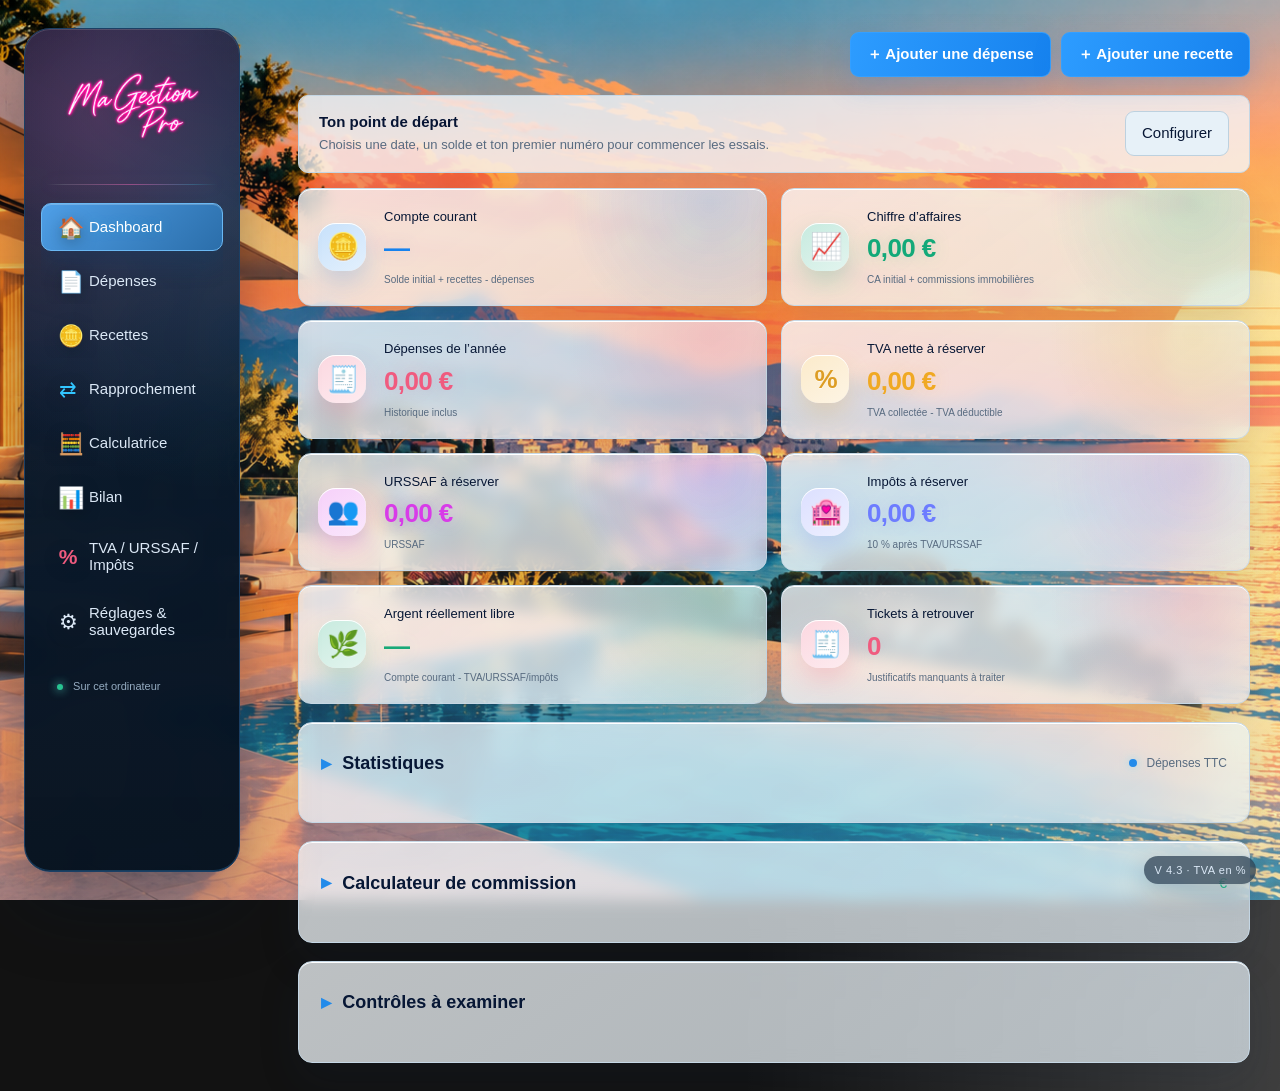
==== commit 9eab2c6c: "Add files via upload" ====
--- a/public/index.html
+++ b/public/index.html
@@ -3,7 +3,7 @@
 <main><div class="connection-bar"><span id="connection-status">Ouvre ton dossier pour retrouver tes comptes.</span><button id="connect" class="primary">Ouvrir mon dossier</button></div>
 <section id="dashboard" class="view">
  <div class="hero" role="img" aria-label="Maison contemporaine avec terrasse, vue mer, ville au loin et soleil couchant rétro"></div>
- <div class="content"><div class="section-top"><p class="muted version-note">V 4.3</p><div class="dashboard-actions"><button class="primary" data-view="expenses">＋ Ajouter une dépense</button><button class="primary secondary-action" data-view="revenues">＋ Ajouter une recette</button></div></div>
+ <div class="content"><div class="section-top"><p class="muted version-note">V 4.3 · TVA en %</p><div class="dashboard-actions"><button class="primary" data-view="expenses">＋ Ajouter une dépense</button><button class="primary secondary-action" data-view="revenues">＋ Ajouter une recette</button></div></div>
  <div id="setup-callout" class="callout" hidden><div><strong>Ton point de départ</strong><p>Choisis une date, un solde et ton premier numéro pour commencer les essais.</p></div><button data-view="settings">Configurer</button></div>
  <div class="metrics"><article><span class="metric-icon">🪙</span><div><h2>Compte courant</h2><strong id="balance">—</strong><small>Solde initial + recettes - dépenses</small></div></article><article><span class="metric-icon">📈</span><div><h2>Chiffre d’affaires</h2><strong id="revenue-total">0,00 €</strong><small>CA initial + commissions immobilières</small></div></article><article><span class="metric-icon orange">🧾</span><div><h2>Dépenses de l’année</h2><strong id="total">0,00 €</strong><small>Historique inclus</small></div></article><article class="fiscal-shortcut" data-view="fiscal"><span class="metric-icon">%</span><div><h2>TVA nette à réserver</h2><strong id="vat-net">0,00 €</strong><small>TVA collectée - TVA déductible</small></div></article><article class="fiscal-shortcut" data-view="fiscal"><span class="metric-icon">👥</span><div><h2>URSSAF à réserver</h2><strong id="urssaf-reserve">0,00 €</strong><small>URSSAF</small></div></article><article class="fiscal-shortcut" data-view="fiscal"><span class="metric-icon">🏩</span><div><h2>Impôts à réserver</h2><strong id="tax-reserve">0,00 €</strong><small>10 % après TVA/URSSAF</small></div></article><article><span class="metric-icon">🌿</span><div><h2>Argent réellement libre</h2><strong id="free-cash">—</strong><small>Compte courant - TVA/URSSAF/impôts</small></div></article></div>
  <div class="lower"><section class="panel chart-panel"><div class="panel-head"><h2>Statistiques <span id="year"></span></h2><span class="legend"><i></i> Dépenses TTC</span></div><div id="chart" class="chart"></div><div class="chart-foot"><span id="average"></span><span id="chart-limit"></span></div></section>
@@ -12,11 +12,11 @@
  </div>
 </section>
 <section id="expenses" class="view content page" hidden><div class="page-heading"><div><p class="eyebrow">TES OPÉRATIONS</p><h1 id="form-heading">Ajouter une dépense</h1></div><button data-view="dashboard">← Dashboard</button></div>
- <div class="entry-layout"><form id="expense-form" class="panel" autocomplete="off"><input autocomplete="off" name="id" type="hidden"><div class="fields"><label>Date<input name="day" type="date" required autocomplete="off"></label><label>Montant TTC (€)<input name="amount" inputmode="decimal" placeholder="42,50" required autocomplete="off"></label><label class="wide">Fournisseur / libellé<input name="label" maxlength="200" placeholder="Ex. Restaurant Chez Paul" required autocomplete="off"></label><label>Catégorie<input name="category" list="categories" required placeholder="Choisir ou écrire" autocomplete="off"><datalist id="categories"><option>Restaurant</option><option>Carburant</option><option>Péage / parking</option><option>Fournitures</option><option>Cadeaux clients</option><option>Abonnement / logiciel</option><option>Frais de déplacement</option><option>TVA reversée</option><option>Cotisations URSSAF</option><option>Impôt</option><option>Autre dépense</option></datalist></label><label>Paiement<select name="payment" autocomplete="off"><option>Carte pro</option><option>Prélèvement</option><option>Virement</option><option>Espèces</option><option>Autre</option></select></label><label>TVA principale du ticket (€)<input name="vat" inputmode="decimal" value="0" autocomplete="off"></label><div class="vat-extra wide"><div id="vat-extra-lines"></div><button type="button" id="add-vat-line">+ Ajouter une TVA</button><small id="vat-total" class="small muted">Total TVA récupérable : 0,00 €</small></div><label id="history-field" hidden>Référence Access (facultative)<input name="ref" type="number" min="1" step="1" autocomplete="off"></label><label class="wide">Note (facultative)<textarea name="notes" rows="2" maxlength="1000" autocomplete="off"></textarea></label></div><p id="historical-note" class="small muted"></p><p class="small muted">TVA conservée comme information du ticket. Si plusieurs taux figurent sur le ticket, ajoute les montants de TVA : seul le total récupérable est enregistré.</p><div class="form-actions"><button type="submit" class="primary" id="save-expense">Enregistrer la dépense</button><button id="cancel-edit" type="button" hidden>Annuler la modification</button></div></form>
+ <div class="entry-layout"><form id="expense-form" class="panel" autocomplete="off"><input autocomplete="off" name="id" type="hidden"><div class="fields"><label>Date<input name="day" type="date" required autocomplete="off"></label><label>Montant TTC (€)<input name="amount" inputmode="decimal" placeholder="42,50" required autocomplete="off"></label><label class="wide">Fournisseur / libellé<input name="label" maxlength="200" placeholder="Ex. Restaurant Chez Paul" required autocomplete="off"></label><label>Catégorie<input name="category" list="categories" required placeholder="Choisir ou écrire" autocomplete="off"><datalist id="categories"><option>Restaurant</option><option>Carburant</option><option>Péage / parking</option><option>Fournitures</option><option>Cadeaux clients</option><option>Abonnement / logiciel</option><option>Frais de déplacement</option><option>TVA reversée</option><option>Cotisations URSSAF</option><option>Impôt</option><option>Autre dépense</option></datalist></label><label>Paiement<select name="payment" autocomplete="off"><option>Carte pro</option><option>Prélèvement</option><option>Virement</option><option>Espèces</option><option>Autre</option></select></label><label>TVA principale du ticket (%)<input name="vat" inputmode="decimal" value="0" autocomplete="off"></label><div class="vat-extra wide"><div id="vat-extra-lines"></div><button type="button" id="add-vat-line">+ Ajouter une TVA</button><small id="vat-total" class="small muted">Total TVA récupérable : 0,00 €</small></div><label id="history-field" hidden>Référence Access (facultative)<input name="ref" type="number" min="1" step="1" autocomplete="off"></label><label class="wide">Note (facultative)<textarea name="notes" rows="2" maxlength="1000" autocomplete="off"></textarea></label></div><p id="historical-note" class="small muted"></p><p class="small muted">Pour plusieurs taux, renseigne le TTC de chaque TVA supplémentaire. Le reste du ticket est calculé au taux principal. Les anciennes saisies sont conservées ; renseigne les taux et la répartition pour les recalculer.</p><div class="form-actions"><button type="submit" class="primary" id="save-expense">Enregistrer la dépense</button><button id="cancel-edit" type="button" hidden>Annuler la modification</button></div></form>
  <section class="panel"><div class="panel-head"><h2>Toutes les dépenses</h2><span id="list-count" class="cyan"></span></div><label class="search">Rechercher<input autocomplete="off" id="search" type="search" placeholder="Fournisseur, catégorie, référence…"></label><div id="expense-list" class="expense-list"></div></section></div>
 </section>
 <section id="revenues" class="view content page" hidden><div class="page-heading"><div><p class="eyebrow">TES ENTRÉES</p><h1 id="revenue-form-heading">Ajouter une recette</h1></div><button data-view="dashboard">← Dashboard</button></div>
- <div class="entry-layout"><form id="revenue-form" class="panel" autocomplete="off"><input autocomplete="off" name="id" type="hidden"><div class="fields"><label>Date<input name="day" type="date" required autocomplete="off"></label><label>Montant TTC encaissé (€)<input name="amount" inputmode="decimal" placeholder="12000,00" required autocomplete="off"></label><label class="wide">Libellé<input name="label" maxlength="200" placeholder="Ex. Commission vente Valensole" required autocomplete="off"></label><label>Catégorie<select name="category" autocomplete="off"><option>Commission immobilière</option><option>Autre recette</option></select></label><label>TVA collectée (€)<input name="vat" inputmode="decimal" value="0" autocomplete="off"></label><label class="wide">Facture recette / commission<input autocomplete="off" id="invoice-file" type="file" accept="image/jpeg,image/png,application/pdf"></label><label class="wide">Note (facultative)<textarea name="notes" rows="2" maxlength="1000" autocomplete="off"></textarea></label></div><p id="invoice-status" class="small muted"></p><p class="small muted">Le montant est enregistré en TTC. Pour une commission immobilière, la TVA est calculée automatiquement à 20 % depuis le TTC.</p><div class="form-actions"><button type="submit" class="primary" id="save-revenue">Enregistrer la recette</button><button id="cancel-revenue-edit" type="button" hidden>Annuler la modification</button></div></form>
+ <div class="entry-layout"><form id="revenue-form" class="panel" autocomplete="off"><input autocomplete="off" name="id" type="hidden"><div class="fields"><label>Date<input name="day" type="date" required autocomplete="off"></label><label>Montant TTC encaissé (€)<input name="amount" inputmode="decimal" placeholder="12000,00" required autocomplete="off"></label><label class="wide">Libellé<input name="label" maxlength="200" placeholder="Ex. Commission vente Valensole" required autocomplete="off"></label><label>Catégorie<select name="category" autocomplete="off"><option>Commission immobilière</option><option>Autre recette</option></select></label><label>TVA collectée (%)<input name="vat" inputmode="decimal" value="0" autocomplete="off"></label><label class="wide">Facture recette / commission<input autocomplete="off" id="invoice-file" type="file" accept="image/jpeg,image/png,application/pdf"></label><label class="wide">Note (facultative)<textarea name="notes" rows="2" maxlength="1000" autocomplete="off"></textarea></label></div><p id="invoice-status" class="small muted"></p><p class="small muted">Le montant est enregistré en TTC. Pour une commission immobilière, la TVA est calculée automatiquement à 20 % depuis le TTC.</p><div class="form-actions"><button type="submit" class="primary" id="save-revenue">Enregistrer la recette</button><button id="cancel-revenue-edit" type="button" hidden>Annuler la modification</button></div></form>
  <section class="panel"><div class="panel-head"><h2>Toutes les recettes</h2><span id="revenue-list-count" class="cyan"></span></div><label class="search">Rechercher<input autocomplete="off" id="revenue-search" type="search" placeholder="Libellé, catégorie…"></label><div id="revenue-list" class="expense-list"></div></section></div>
 </section>
 <section id="calculator" class="view content page" hidden><div class="page-heading"><div><p class="eyebrow">SIMULATION</p><h1>Calculatrice commission</h1></div><button data-view="dashboard">← Dashboard</button></div>
--- a/public/style.css
+++ b/public/style.css
@@ -2,7 +2,7 @@
 
 .connection-bar{display:flex;align-items:center;justify-content:space-between;gap:15px;padding:14px 34px;background:#0b303e;color:#beedf5}.chart-panel{border-left:3px solid #ff582b}.logo{background-image:none!important;font-size:28px;font-style:italic;display:flex;align-items:center}.logo::before{content:"Ma Gestion Pro"}@media(max-width:800px){.topbar{flex-wrap:wrap;gap:4px}.logo{width:100%;height:45px}nav{gap:20px}nav button{font-size:13px}.metrics{grid-template-columns:repeat(auto-fit,minmax(180px,1fr))}.lower,.entry-layout,.settings-layout{grid-template-columns:1fr}.content{padding:0 15px}.page{padding-top:20px}.hero-note{left:40%;top:5px}.hero-note h1{font-size:17px}.hero-note span{display:none}.connection-bar{padding:12px 15px;font-size:12px}.chart{gap:5px}.row{gap:8px}#toast{width:90%}.fields{gap:12px}}
 @media(min-width:1000px){body{padding-left:230px}.topbar{position:fixed;inset:0 auto 0 0;width:230px;z-index:10;flex-direction:column;align-items:stretch;gap:24px;padding:26px 12px 18px;background:linear-gradient(180deg,#051a2a,#03101a 62%,#061725);border-right:1px solid #1d4055;border-bottom:0}.logo{width:100%;height:135px;align-items:flex-start;padding:14px 10px;color:#ff6aa0;text-shadow:0 0 18px #ff4e8f99;font-size:31px;line-height:1.05}.logo::before{max-width:140px}nav{flex-direction:column;gap:8px}nav button{display:flex;align-items:center;min-height:54px;padding:14px 18px;border:0;border-left:3px solid transparent;border-radius:7px;text-align:left;color:#c9d7e7;background:#ffffff08}nav button.active{border-left-color:#ff5f9d;border-bottom:0;background:#14263b;color:#ff79ad}.offline{margin:auto 8px 0;font-size:11px}.connection-bar{margin-left:0}.hero{aspect-ratio:1536/430}.content{max-width:1500px}.metrics{grid-template-columns:repeat(4,minmax(0,1fr))}.dashboard-calculator label{margin-bottom:12px}.dashboard-calculator .result-row{display:flex;justify-content:space-between;gap:14px;padding:9px 0;border-bottom:1px solid #24495d}.dashboard-calculator .result-row:last-child{border-bottom:0}.dashboard-calculator .highlight strong{color:#3fffe2}.compact{margin:12px 0 18px}.recent{margin-bottom:28px}}
-.result-list{display:grid;gap:10px}.result-row{display:flex;justify-content:space-between;gap:18px;border-bottom:1px solid #23455677;padding:10px 0}.result-row span{color:var(--muted)}.result-row strong{font-size:18px;font-variant-numeric:tabular-nums;text-align:right}.result-row.highlight strong{color:var(--cyan);font-size:22px}
+.result-list{display:grid;gap:10px}.result-row{display:flex;justify-content:space-between;gap:18px;border-bottom:1px solid #23455677;padding:10px 0}.result-row span{color:var(--muted)}.result-row strong{font-size:18px;font-variant-numeric:tabular-nums;text-align:right}.result-row.highlight strong{color:var(--cyan);font-size:22px}.result-row.negative-vat strong{color:#f0a923}.result-row.negative-urssaf strong{color:#d83be8}
 input[type="checkbox"]{width:auto;min-height:0;margin-right:8px;display:inline-block}.row-actions{flex-wrap:wrap}input[type="file"]{max-width:100%}dialog p{overflow-wrap:anywhere}dialog button{margin:4px}nav{flex-wrap:wrap}
 .receipt-option{display:flex;align-items:center;gap:8px;margin-top:12px}.receipt-option input[type="checkbox"]{margin:0;flex:0 0 auto;width:18px;height:18px}
 .bank-filters{display:grid;grid-template-columns:repeat(auto-fit,minmax(140px,1fr));gap:12px;margin-bottom:24px}.bank-summary{display:grid;grid-template-columns:repeat(3,minmax(0,1fr));gap:24px;border-top:1px solid #22526a;border-bottom:1px solid #22526a;padding:20px 0}.bank-summary h2{font-size:14px;font-weight:400;margin:0 0 8px}.bank-summary strong{font-size:23px;font-variant-numeric:tabular-nums}.bank-match,.bank-income{color:#3fffe2}.bank-expense{color:#ffb397}.bank-table-wrap{overflow:auto}.bank-table{width:100%;border-collapse:collapse;min-width:620px}.bank-table th,.bank-table td{padding:12px 8px;text-align:left;border-bottom:1px solid #22526a}.bank-table th{font-size:12px;color:var(--muted)}.bank-table td{font-size:14px}.bank-table input[type="date"]{width:160px}.bank-table input[type="checkbox"]{width:20px;height:20px}.bank-table td:nth-child(3){white-space:nowrap}@media(max-width:700px){.bank-summary{grid-template-columns:1fr}.bank-filters{grid-template-columns:1fr 1fr}}
@@ -645,9 +645,9 @@
 }
 .fiscal-kpis h2{margin:0 0 5px;font-size:14px;color:#071735}
 .fiscal-kpis strong{font-size:26px;color:#1682ee;font-variant-numeric:tabular-nums}
-.fiscal-kpis article:nth-child(1) strong{color:#f06c22}
-.fiscal-kpis article:nth-child(2) strong{color:#1682ee}
-.fiscal-kpis article:nth-child(3) strong{color:#8b5cf6}
+.fiscal-kpis article:nth-child(1) strong{color:#f0a923}
+.fiscal-kpis article:nth-child(2) strong{color:#d83be8}
+.fiscal-kpis article:nth-child(3) strong{color:#6d7cff}
 .fiscal-kpis article:nth-child(4) strong{color:#18a978}
 .fiscal-kpis article:nth-child(5) strong{color:#18a978}
 .fiscal-grid{
@@ -671,8 +671,12 @@
  border-radius:inherit;
  background:linear-gradient(90deg,#f4b33f,#f05b7f);
 }
-.urssaf-card .reserve-bar i{background:linear-gradient(90deg,#238bea,#6d7cff)}
-.tax-card .reserve-bar i{background:linear-gradient(90deg,#f05b7f,#8b5cf6)}
+.vat-card .panel-head h2,.vat-card .panel-head .cyan,.vat-card .result-row.highlight strong{color:#f0a923}
+.urssaf-card .panel-head h2,.urssaf-card .panel-head .cyan,.urssaf-card .result-row.highlight strong{color:#d83be8}
+.tax-card .panel-head h2,.tax-card .panel-head .cyan,.tax-card .result-row.highlight strong{color:#6d7cff}
+.vat-card .reserve-bar i{background:linear-gradient(90deg,#f0a923,#ffd16b)}
+.urssaf-card .reserve-bar i{background:linear-gradient(90deg,#d83be8,#f05bcb)}
+.tax-card .reserve-bar i{background:linear-gradient(90deg,#6d7cff,#9ea7ff)}
 .fiscal-payments{
  display:grid;
  grid-template-columns:repeat(3,minmax(0,1fr));
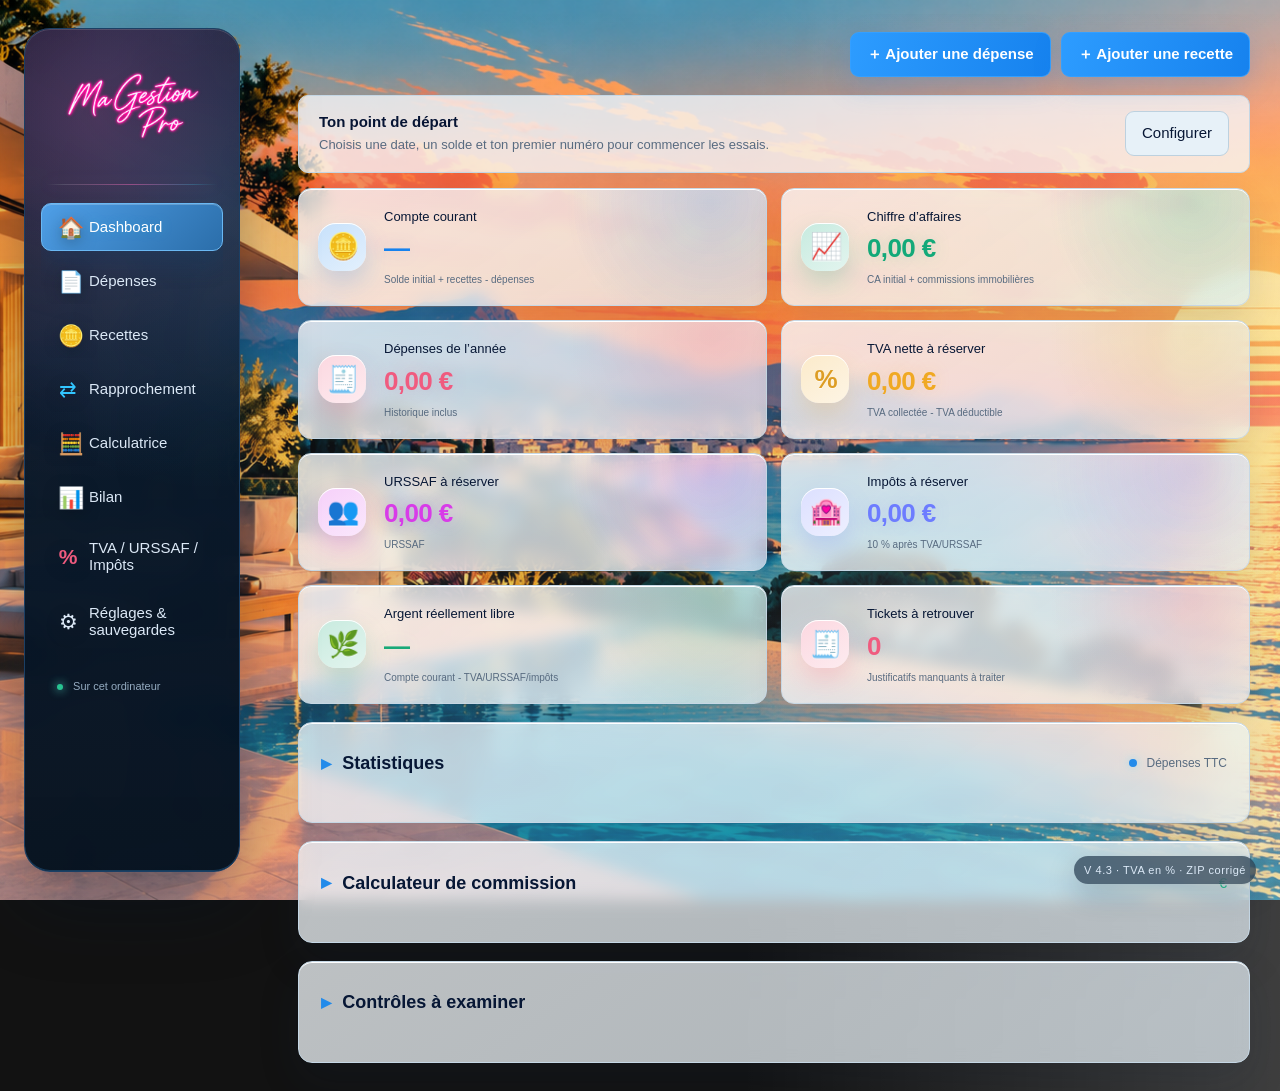
==== commit 7fddfbe1: "Add files via upload" ====
--- a/public/index.html
+++ b/public/index.html
@@ -3,7 +3,7 @@
 <main><div class="connection-bar"><span id="connection-status">Ouvre ton dossier pour retrouver tes comptes.</span><button id="connect" class="primary">Ouvrir mon dossier</button></div>
 <section id="dashboard" class="view">
  <div class="hero" role="img" aria-label="Maison contemporaine avec terrasse, vue mer, ville au loin et soleil couchant rétro"></div>
- <div class="content"><div class="section-top"><p class="muted version-note">V 4.3 · TVA en %</p><div class="dashboard-actions"><button class="primary" data-view="expenses">＋ Ajouter une dépense</button><button class="primary secondary-action" data-view="revenues">＋ Ajouter une recette</button></div></div>
+ <div class="content"><div class="section-top"><p class="muted version-note">V 4.3 · TVA en % · ZIP corrigé</p><div class="dashboard-actions"><button class="primary" data-view="expenses">＋ Ajouter une dépense</button><button class="primary secondary-action" data-view="revenues">＋ Ajouter une recette</button></div></div>
  <div id="setup-callout" class="callout" hidden><div><strong>Ton point de départ</strong><p>Choisis une date, un solde et ton premier numéro pour commencer les essais.</p></div><button data-view="settings">Configurer</button></div>
  <div class="metrics"><article><span class="metric-icon">🪙</span><div><h2>Compte courant</h2><strong id="balance">—</strong><small>Solde initial + recettes - dépenses</small></div></article><article><span class="metric-icon">📈</span><div><h2>Chiffre d’affaires</h2><strong id="revenue-total">0,00 €</strong><small>CA initial + commissions immobilières</small></div></article><article><span class="metric-icon orange">🧾</span><div><h2>Dépenses de l’année</h2><strong id="total">0,00 €</strong><small>Historique inclus</small></div></article><article class="fiscal-shortcut" data-view="fiscal"><span class="metric-icon">%</span><div><h2>TVA nette à réserver</h2><strong id="vat-net">0,00 €</strong><small>TVA collectée - TVA déductible</small></div></article><article class="fiscal-shortcut" data-view="fiscal"><span class="metric-icon">👥</span><div><h2>URSSAF à réserver</h2><strong id="urssaf-reserve">0,00 €</strong><small>URSSAF</small></div></article><article class="fiscal-shortcut" data-view="fiscal"><span class="metric-icon">🏩</span><div><h2>Impôts à réserver</h2><strong id="tax-reserve">0,00 €</strong><small>10 % après TVA/URSSAF</small></div></article><article><span class="metric-icon">🌿</span><div><h2>Argent réellement libre</h2><strong id="free-cash">—</strong><small>Compte courant - TVA/URSSAF/impôts</small></div></article></div>
  <div class="lower"><section class="panel chart-panel"><div class="panel-head"><h2>Statistiques <span id="year"></span></h2><span class="legend"><i></i> Dépenses TTC</span></div><div id="chart" class="chart"></div><div class="chart-foot"><span id="average"></span><span id="chart-limit"></span></div></section>
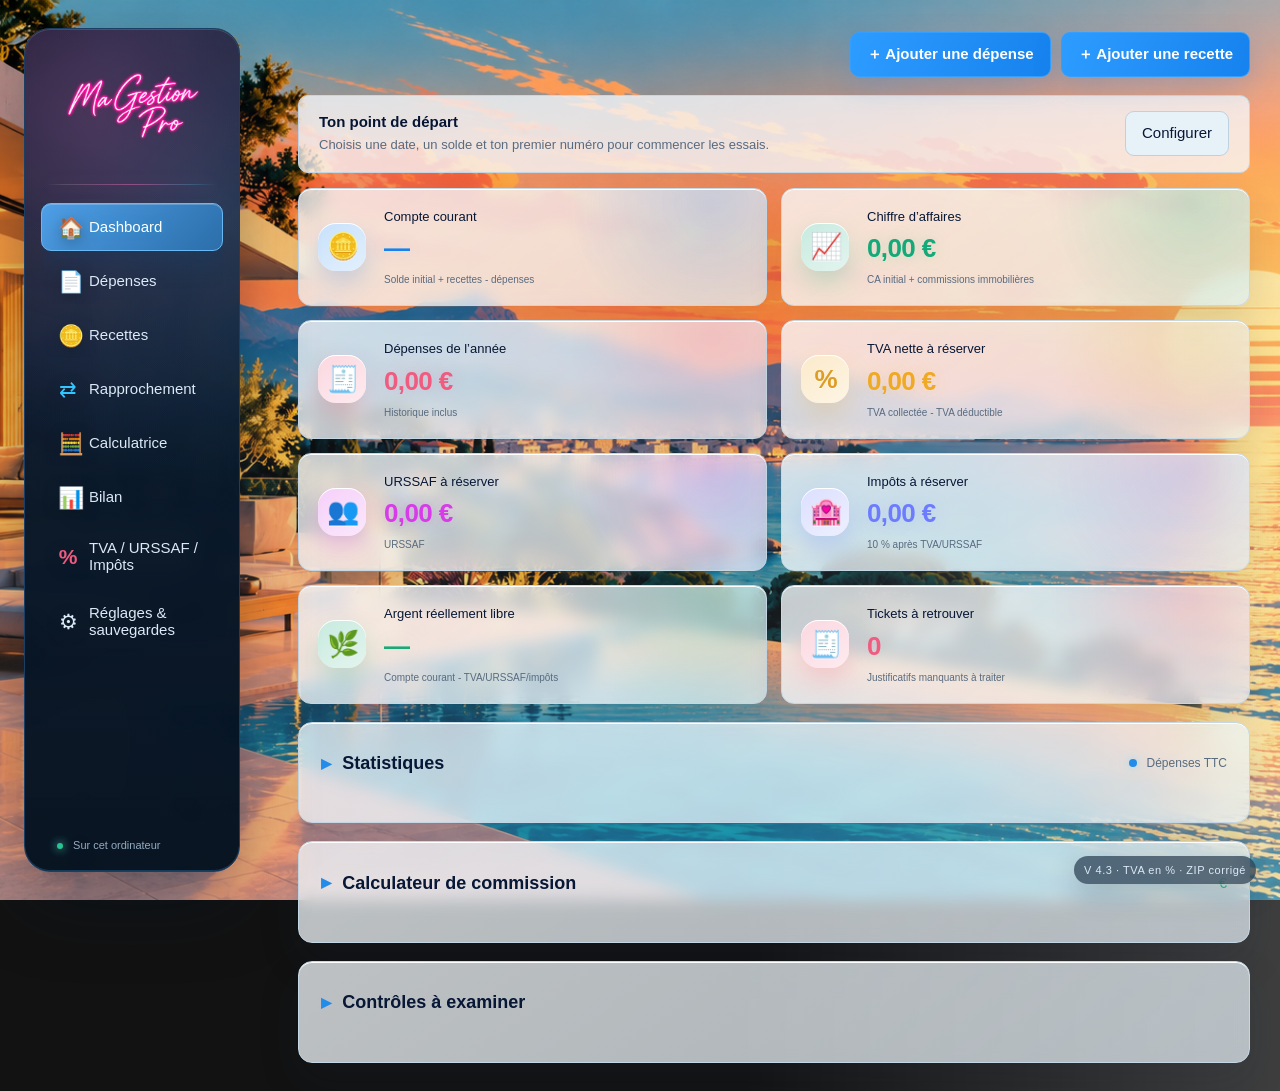
==== commit 629a0623: "Add files via upload" ====
--- a/public/index.html
+++ b/public/index.html
@@ -1,4 +1,4 @@
-<!doctype html><html lang="fr"><head><meta charset="utf-8"><meta name="viewport" content="width=device-width,initial-scale=1"><meta http-equiv="Content-Security-Policy" content="default-src 'self'; script-src 'self'; style-src 'self'; img-src 'self' data: blob:; media-src 'self'; connect-src 'none'; object-src 'none'; base-uri 'none'; form-action 'none'"><title>Ma Gestion Pro</title><link rel="stylesheet" href="style.css?v=4.2-sidebar-neon-logo"></head><body>
+<!doctype html><html lang="fr"><head><meta charset="utf-8"><meta name="viewport" content="width=device-width,initial-scale=1"><meta http-equiv="Content-Security-Policy" content="default-src 'self'; script-src 'self'; style-src 'self'; img-src 'self' data: blob:; media-src 'self'; connect-src 'none'; object-src 'none'; base-uri 'none'; form-action 'none'"><title>Ma Gestion Pro</title><link rel="stylesheet" href="style.css?v=4.3-menu-reglages-corrige"></head><body>
 <header class="topbar"><div class="logo" role="img" aria-label="Ma Gestion Pro"><img src="./assets/sidebar-logo-neon.png" alt="Ma Gestion Pro"></div><nav aria-label="Navigation principale"><button data-view="dashboard" class="active">Dashboard</button><button data-view="expenses">Dépenses</button><button data-view="revenues">Recettes</button><button data-view="calculator">Calculatrice</button><button data-view="settings">Réglages & sauvegardes</button></nav><span class="offline"><i></i> Sur cet ordinateur</span></header>
 <main><div class="connection-bar"><span id="connection-status">Ouvre ton dossier pour retrouver tes comptes.</span><button id="connect" class="primary">Ouvrir mon dossier</button></div>
 <section id="dashboard" class="view">
@@ -24,4 +24,4 @@
  <section class="panel"><div class="panel-head"><h2>Résultat estimé</h2><span class="cyan">€</span></div><div id="commission-result" class="result-list"><p class="empty">Renseigne une commission pour lancer le calcul.</p></div></section></div>
 </section>
 <section id="settings" class="view content page" hidden><div class="page-heading"><div><p class="eyebrow">SUR TON ORDINATEUR</p><h1>Réglages & sauvegardes</h1></div><button data-view="dashboard">← Dashboard</button></div><div class="settings-layout"><section class="panel"><div class="panel-head"><h2>Point de départ</h2></div><p class="muted">Pour les premiers essais, utilise des montants fictifs.</p><form id="setup-form"><div class="fields"><label>Date de démarrage<input autocomplete="off" name="day" type="date" required></label><label>Solde initial (€)<input autocomplete="off" name="balance" inputmode="decimal" placeholder="1 000,00" required></label><label>CA encaissé initial (€)<input autocomplete="off" name="initialRevenue" inputmode="decimal" value="0"></label><label>Cumul barème PP HT initial (€)<input autocomplete="off" name="initialPpBaseHt" inputmode="decimal" value="0"></label><label class="wide">Premier numéro de dépense<input autocomplete="off" name="next" type="number" min="1" step="1" value="1" required></label></div><p class="small muted">Le solde initial impacte le compte courant. Le CA encaissé initial alimente seulement le chiffre d’affaires. Le cumul barème PP HT initial sert seulement aux paliers de la calculatrice.</p><button class="primary" id="save-setup">Enregistrer le point de départ</button></form><p id="setup-summary" class="cyan"></p></section><section class="panel"><div class="panel-head"><h2>Conserver et retrouver tes comptes</h2></div><p class="muted">Les données de travail restent sur ce PC. Ouvre ton dossier de comptes à chaque nouvelle session. Les fichiers restent dans ce dossier après fermeture.</p><p class="path" id="data-path"></p><p id="folder-path" class="path"></p><div class="stack"><button id="choose-backup" class="primary">Ouvrir mon dossier de comptes</button><button id="backup-now">Sauvegarder maintenant</button><button id="export-data">Télécharger une copie complète</button><button id="restore">Restaurer une sauvegarde…</button></div><p class="small muted">Une copie de l’état précédent est créée avant chaque ajout, modification ou suppression, dans le sous-dossier « sauvegardes ». Le téléchargement complet crée un JSON de secours immédiat, sans modifier tes comptes. pCloud se charge de synchroniser ce dossier s’il est configuré chez toi.</p></section><section class="panel"><div class="panel-head"><h2>Fond d’écran</h2></div><p class="muted">Change uniquement l’image derrière l’interface. Les menus, modules, textes, chiffres, icônes et calculs ne changent pas.</p><form id="background-form"><label>Nouvelle image JPG, PNG ou WEBP<input autocomplete="off" id="background-file" type="file" accept="image/jpeg,image/png,image/webp"></label><div class="form-actions"><button type="submit" class="primary" id="save-background">Appliquer ce fond</button><button type="button" id="reset-background">Revenir au fond V3</button></div></form><p id="background-status" class="path">Fond V3 par défaut.</p><p class="small muted">Limite : 3 Mo pour garder le fichier de comptes rapide à sauvegarder.</p></section></div></section>
-</main><div id="toast" role="status" aria-live="polite" hidden></div><dialog id="delete-dialog"><h2>Supprimer cette dépense ?</h2><p>Elle sera retirée du solde et des statistiques. La liste des références sera recalculée.</p><form method="dialog"><button value="cancel">Annuler</button><button value="confirm" class="danger">Supprimer</button></form></dialog><dialog id="delete-revenue-dialog"><h2>Supprimer cette recette ?</h2><p>Elle sera retirée des recettes et de la trésorerie.</p><form method="dialog"><button value="cancel">Annuler</button><button value="confirm" class="danger">Supprimer</button></form></dialog><script type="module" src="storage.mjs"></script><script type="module" src="app.js"></script></body></html>
+</main><div id="toast" role="status" aria-live="polite" hidden></div><dialog id="delete-dialog"><h2>Supprimer cette dépense ?</h2><p>Elle sera retirée du solde et des statistiques. La liste des références sera recalculée.</p><form method="dialog"><button value="cancel">Annuler</button><button value="confirm" class="danger">Supprimer</button></form></dialog><dialog id="delete-revenue-dialog"><h2>Supprimer cette recette ?</h2><p>Elle sera retirée des recettes et de la trésorerie.</p><form method="dialog"><button value="cancel">Annuler</button><button value="confirm" class="danger">Supprimer</button></form></dialog><script type="module" src="storage.mjs"></script><script type="module" src="app.js?v=4.3-menu-reglages-corrige"></script></body></html>
--- a/public/style.css
+++ b/public/style.css
@@ -713,3 +713,14 @@
  .dashboard-actions button{width:100%}
 }
 @media(max-width:900px){.fiscal-grid,.fiscal-payments{grid-template-columns:1fr}}
+
+/* V4.3 correctif : le dernier onglet ne doit jamais être coupé. */
+@media (min-width:1000px){
+ .topbar{min-height:0}
+ .topbar nav{min-height:0;flex:1 1 auto;overflow-x:hidden;overflow-y:auto;scrollbar-width:thin;scrollbar-color:#50779a transparent;overscroll-behavior:contain}
+ .topbar nav button{flex-shrink:0}
+ .topbar .offline{flex:0 0 auto}
+}
+/* Les panneaux de saisie signalent pourquoi l'enregistrement est verrouillé. */
+.setup-required-hint{display:flex;flex-wrap:wrap;align-items:center;justify-content:space-between;gap:12px;margin:0 0 16px;padding:12px 16px;border:1px solid #82a8cd;border-radius:10px;background:#f7fbffed;color:#1c3e5a;font-size:13px}
+.setup-required-hint button{padding:8px 14px;color:white;background:#197fe9;border:0;border-radius:8px;cursor:pointer}
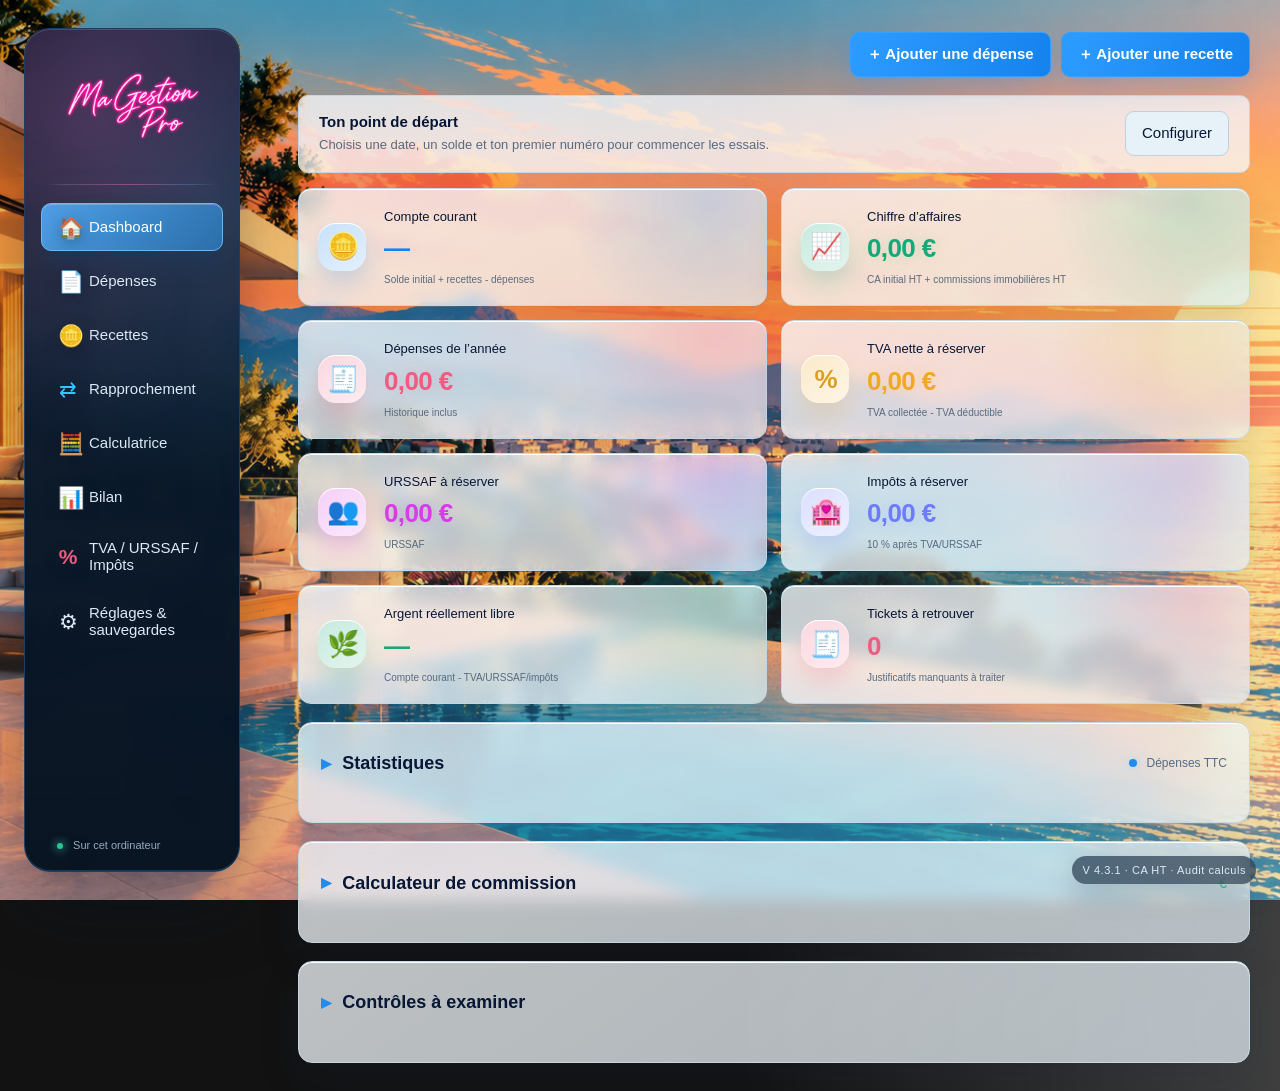
==== commit e326a4e7: "Add files via upload" ====
--- a/public/index.html
+++ b/public/index.html
@@ -3,9 +3,9 @@
 <main><div class="connection-bar"><span id="connection-status">Ouvre ton dossier pour retrouver tes comptes.</span><button id="connect" class="primary">Ouvrir mon dossier</button></div>
 <section id="dashboard" class="view">
  <div class="hero" role="img" aria-label="Maison contemporaine avec terrasse, vue mer, ville au loin et soleil couchant rétro"></div>
- <div class="content"><div class="section-top"><p class="muted version-note">V 4.3 · TVA en % · ZIP corrigé</p><div class="dashboard-actions"><button class="primary" data-view="expenses">＋ Ajouter une dépense</button><button class="primary secondary-action" data-view="revenues">＋ Ajouter une recette</button></div></div>
+ <div class="content"><div class="section-top"><p class="muted version-note">V 4.3.1 · CA HT · Audit calculs</p><div class="dashboard-actions"><button class="primary" data-view="expenses">＋ Ajouter une dépense</button><button class="primary secondary-action" data-view="revenues">＋ Ajouter une recette</button></div></div>
  <div id="setup-callout" class="callout" hidden><div><strong>Ton point de départ</strong><p>Choisis une date, un solde et ton premier numéro pour commencer les essais.</p></div><button data-view="settings">Configurer</button></div>
- <div class="metrics"><article><span class="metric-icon">🪙</span><div><h2>Compte courant</h2><strong id="balance">—</strong><small>Solde initial + recettes - dépenses</small></div></article><article><span class="metric-icon">📈</span><div><h2>Chiffre d’affaires</h2><strong id="revenue-total">0,00 €</strong><small>CA initial + commissions immobilières</small></div></article><article><span class="metric-icon orange">🧾</span><div><h2>Dépenses de l’année</h2><strong id="total">0,00 €</strong><small>Historique inclus</small></div></article><article class="fiscal-shortcut" data-view="fiscal"><span class="metric-icon">%</span><div><h2>TVA nette à réserver</h2><strong id="vat-net">0,00 €</strong><small>TVA collectée - TVA déductible</small></div></article><article class="fiscal-shortcut" data-view="fiscal"><span class="metric-icon">👥</span><div><h2>URSSAF à réserver</h2><strong id="urssaf-reserve">0,00 €</strong><small>URSSAF</small></div></article><article class="fiscal-shortcut" data-view="fiscal"><span class="metric-icon">🏩</span><div><h2>Impôts à réserver</h2><strong id="tax-reserve">0,00 €</strong><small>10 % après TVA/URSSAF</small></div></article><article><span class="metric-icon">🌿</span><div><h2>Argent réellement libre</h2><strong id="free-cash">—</strong><small>Compte courant - TVA/URSSAF/impôts</small></div></article></div>
+ <div class="metrics"><article><span class="metric-icon">🪙</span><div><h2>Compte courant</h2><strong id="balance">—</strong><small>Solde initial + recettes - dépenses</small></div></article><article><span class="metric-icon">📈</span><div><h2>Chiffre d’affaires</h2><strong id="revenue-total">0,00 €</strong><small>CA initial HT + commissions immobilières HT</small></div></article><article><span class="metric-icon orange">🧾</span><div><h2>Dépenses de l’année</h2><strong id="total">0,00 €</strong><small>Historique inclus</small></div></article><article class="fiscal-shortcut" data-view="fiscal"><span class="metric-icon">%</span><div><h2>TVA nette à réserver</h2><strong id="vat-net">0,00 €</strong><small>TVA collectée - TVA déductible</small></div></article><article class="fiscal-shortcut" data-view="fiscal"><span class="metric-icon">👥</span><div><h2>URSSAF à réserver</h2><strong id="urssaf-reserve">0,00 €</strong><small>URSSAF</small></div></article><article class="fiscal-shortcut" data-view="fiscal"><span class="metric-icon">🏩</span><div><h2>Impôts à réserver</h2><strong id="tax-reserve">0,00 €</strong><small>10 % après TVA/URSSAF</small></div></article><article><span class="metric-icon">🌿</span><div><h2>Argent réellement libre</h2><strong id="free-cash">—</strong><small>Compte courant - TVA/URSSAF/impôts</small></div></article></div>
  <div class="lower"><section class="panel chart-panel"><div class="panel-head"><h2>Statistiques <span id="year"></span></h2><span class="legend"><i></i> Dépenses TTC</span></div><div id="chart" class="chart"></div><div class="chart-foot"><span id="average"></span><span id="chart-limit"></span></div></section>
  <section class="panel dashboard-calculator"><div class="panel-head"><h2>Calculateur de commission</h2><span class="cyan">€</span></div><form id="dash-commission-form" autocomplete="off"><label>Commission agence TTC (€)<input name="agencyTtc" inputmode="decimal" placeholder="20000" required autocomplete="off"></label><label>Part personnelle (%)<input name="share" inputmode="decimal" value="100" required autocomplete="off"></label><div id="dash-commission-result" class="result-list compact"><p class="empty">Renseigne une commission.</p></div><div class="form-actions"><button type="submit" class="primary">Calculer</button><button type="button" id="dash-commission-reset">Reset</button></div></form></section></div>
  <section class="panel recent"><div class="panel-head"><h2>Dernières dépenses</h2><button data-view="expenses" class="text-button">Tout voir →</button></div><div id="recent"></div></section>
